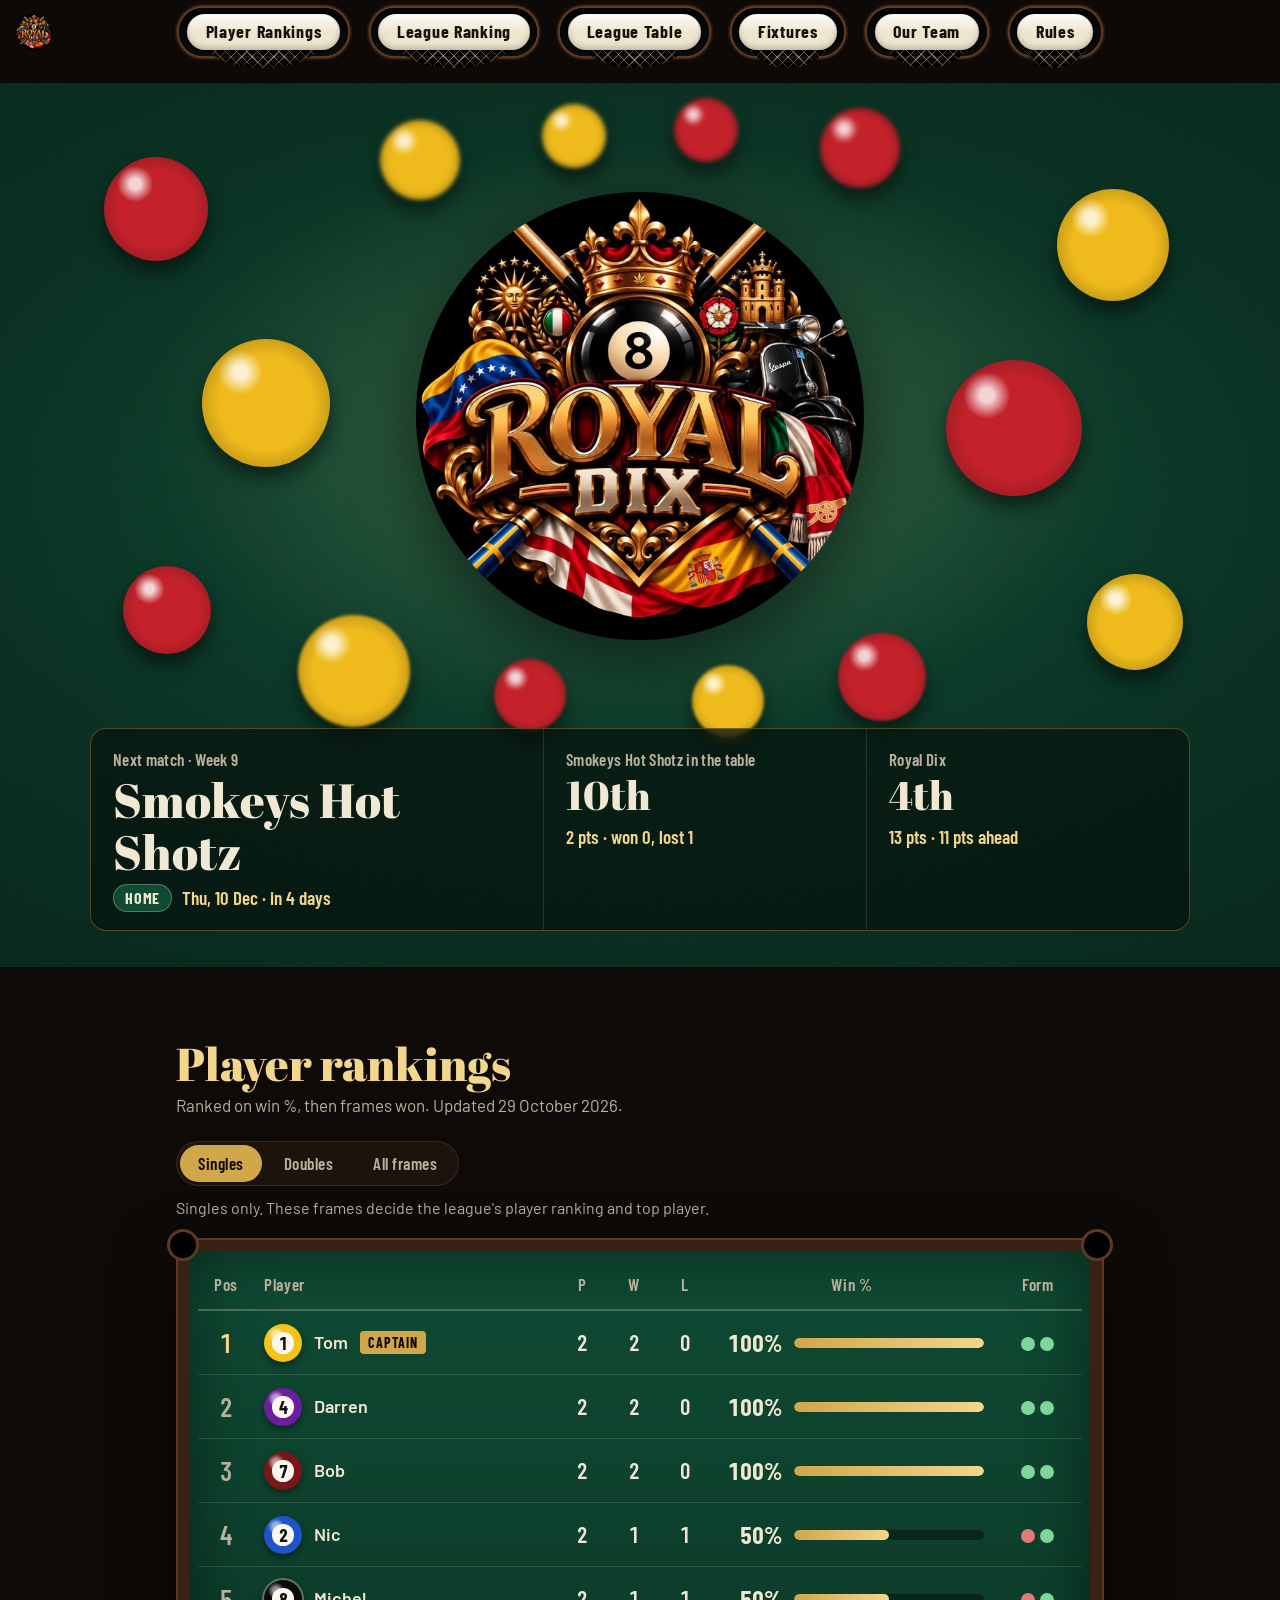
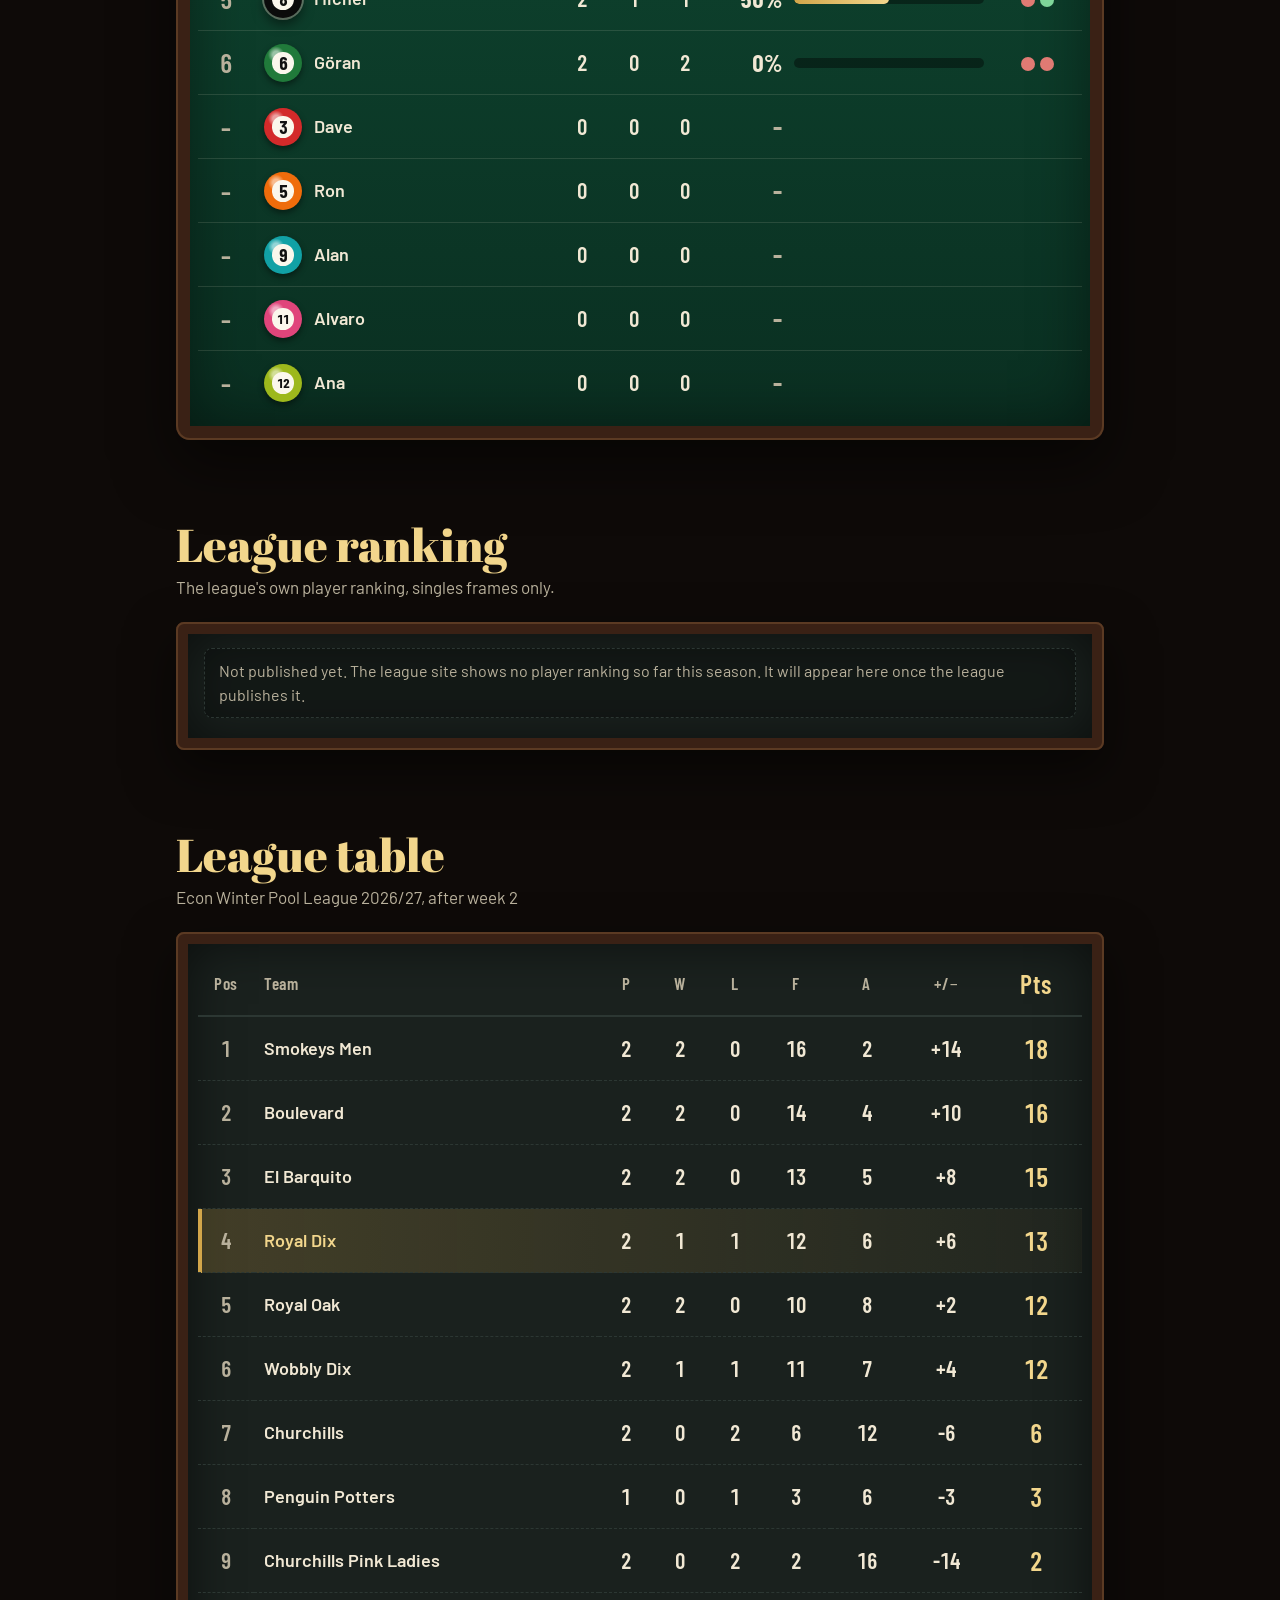
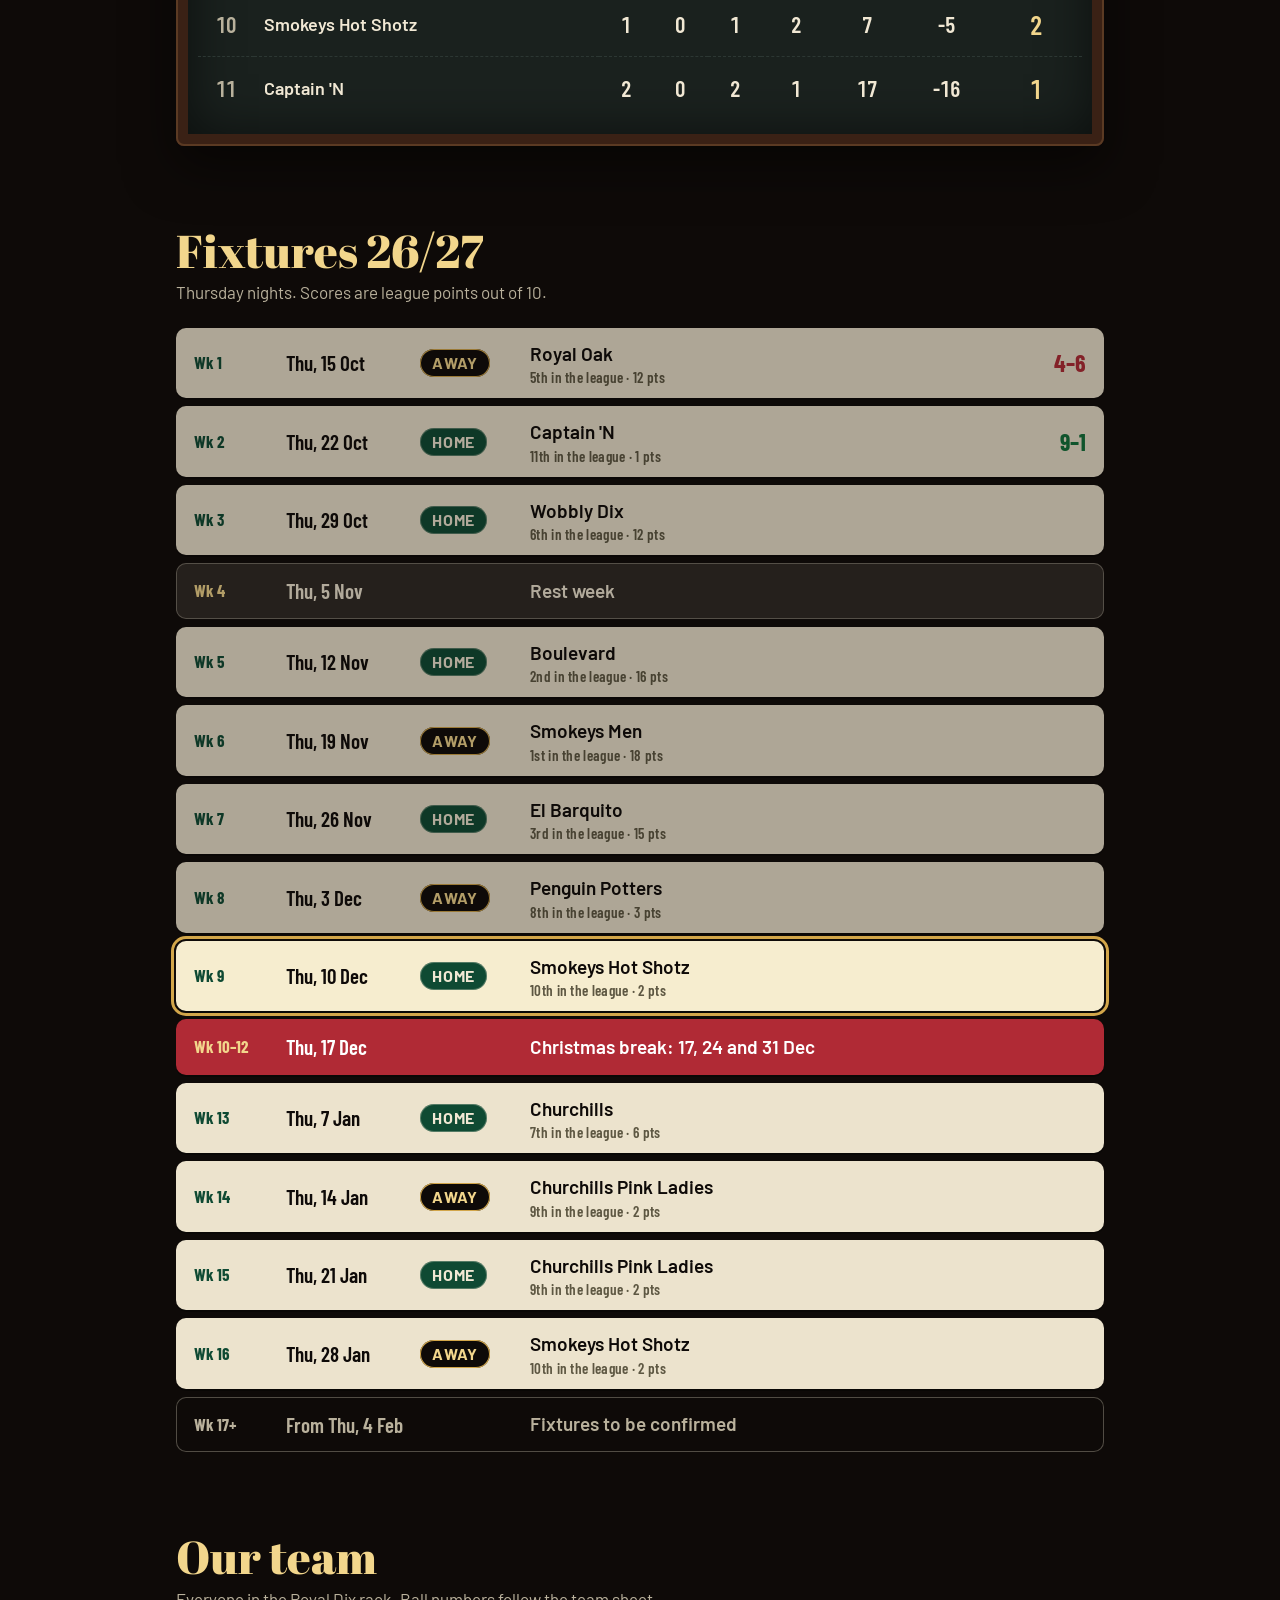
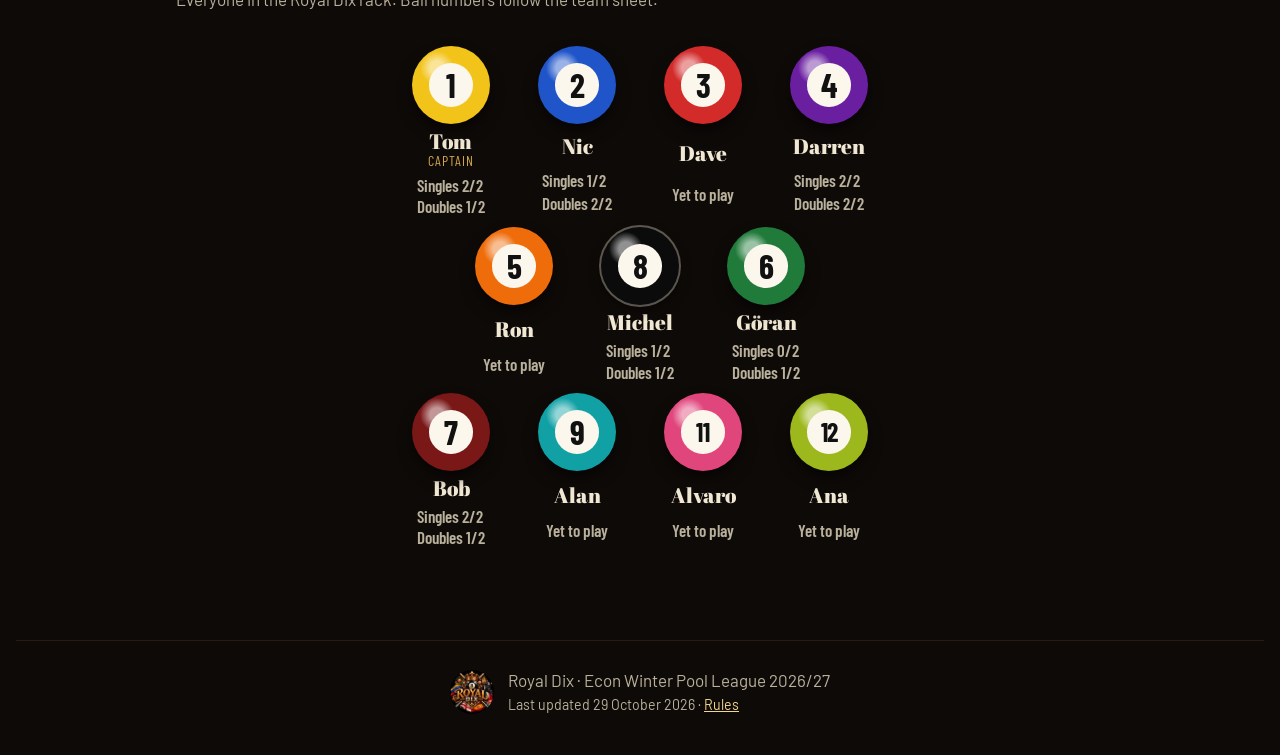
==== index.html @ b0ae709e "Royal Dix team site: fixtures, league table, player rankings, rules page Co-Authored-By: Claude Sonn" ====
<!doctype html>
<html lang="en">
<head>
  <meta charset="utf-8">
  <meta name="viewport" content="width=device-width, initial-scale=1">
  <title>Royal Dix · Econ Winter Pool League</title>
  <meta name="description" content="Royal Dix fixtures, league table and player rankings for the Econ Winter Pool League 2026/27.">
  <meta name="theme-color" content="#0a2f21">
  <link rel="icon" type="image/png" href="assets/favicon.png">
  <link rel="preconnect" href="https://fonts.googleapis.com">
  <link rel="preconnect" href="https://fonts.gstatic.com" crossorigin>
  <link href="https://fonts.googleapis.com/css2?family=Abril+Fatface&family=Barlow:wght@400;500;600&family=Barlow+Condensed:wght@500;600;700&display=swap" rel="stylesheet">
  <link rel="stylesheet" href="css/style.css">
</head>
<body>

<header class="topbar">
  <a class="brand" href="#top" aria-label="Royal Dix home">
    <img src="assets/badge-sm.jpg" alt="" width="36" height="36">
    <span>Royal Dix</span>
  </a>
  <nav aria-label="Sections">
    <a href="#players"><span>Player Rankings</span></a>
    <a href="#league-ranking"><span>League Ranking</span></a>
    <a href="#table"><span>League Table</span></a>
    <a href="#fixtures"><span>Fixtures</span></a>
    <a href="#squad"><span>Our Team</span></a>
    <a href="rules.html"><span>Rules</span></a>
  </nav>
</header>

<section class="hero" id="top">
  <div class="hero-in">
    <div class="stage">
      <i class="pb" style="--x:6%;--y:16%;--d:6.5em;--c:var(--ball-red);--b:0px;--i:0"></i>
      <i class="pb" style="--x:16%;--y:48%;--d:8em;--c:var(--ball-yellow);--b:0px;--i:1"></i>
      <i class="pb" style="--x:7%;--y:82%;--d:5.5em;--c:var(--ball-red);--b:0px;--i:2"></i>
      <i class="pb" style="--x:24%;--y:92%;--d:7em;--c:var(--ball-yellow);--b:1.5px;--i:3"></i>
      <i class="pb" style="--x:30%;--y:8%;--d:5em;--c:var(--ball-yellow);--b:2px;--i:4"></i>
      <i class="pb" style="--x:93%;--y:22%;--d:7em;--c:var(--ball-yellow);--b:0px;--i:5"></i>
      <i class="pb" style="--x:84%;--y:52%;--d:8.5em;--c:var(--ball-red);--b:0px;--i:6"></i>
      <i class="pb" style="--x:95%;--y:84%;--d:6em;--c:var(--ball-yellow);--b:0px;--i:7"></i>
      <i class="pb" style="--x:72%;--y:93%;--d:5.5em;--c:var(--ball-red);--b:1px;--i:8"></i>
      <i class="pb" style="--x:70%;--y:6%;--d:5em;--c:var(--ball-red);--b:2px;--i:9"></i>
      <i class="pb" style="--x:40%;--y:96%;--d:4.5em;--c:var(--ball-red);--b:1.5px;--i:10"></i>
      <i class="pb" style="--x:58%;--y:97%;--d:4.5em;--c:var(--ball-yellow);--b:1.5px;--i:11"></i>
      <i class="pb" style="--x:44%;--y:4%;--d:4em;--c:var(--ball-yellow);--b:2px;--i:12"></i>
      <i class="pb" style="--x:56%;--y:3%;--d:4em;--c:var(--ball-red);--b:2px;--i:13"></i>
      <img class="logo" src="assets/badge.jpg" alt="Royal Dix team badge: an eight ball under a crown, with crossed cues and flags" width="640" height="640">
      <div class="eight" aria-hidden="true"><i><b>8</b></i></div>
    </div>
    <div class="sb" id="next" aria-live="polite"></div>
  </div>
</section>

<main>

  <section class="block" id="players" aria-labelledby="players-h">
    <div class="block-head">
      <h2 id="players-h">Player rankings</h2>
      <p class="sub">Ranked on win %, then frames won. Updated <span class="updated"></span>.</p>
    </div>
    <div class="seg" role="group" aria-label="Which frames to count">
      <button type="button" data-view="S" aria-pressed="true">Singles</button>
      <button type="button" data-view="D" aria-pressed="false">Doubles</button>
      <button type="button" data-view="A" aria-pressed="false">All frames</button>
    </div>
    <p class="cap-line" id="players-cap"></p>
    <div class="table-frame">
      <div class="notice" id="awaiting" hidden>No frames recorded for this view yet.</div>
      <div class="scroll">
        <table class="rank" id="players-table">
          <thead>
            <tr>
              <th class="c-pos" scope="col">Pos</th>
              <th class="c-name" scope="col">Player</th>
              <th scope="col"><abbr title="Frames played">P</abbr></th>
              <th scope="col"><abbr title="Frames won">W</abbr></th>
              <th class="hide-s" scope="col"><abbr title="Frames lost">L</abbr></th>
              <th class="c-pct" scope="col">Win %</th>
              <th class="hide-s c-form" scope="col">Form</th>
            </tr>
          </thead>
          <tbody id="players-body"></tbody>
        </table>
      </div>
    </div>
  </section>

  <section class="block" id="league-ranking" aria-labelledby="lr-h">
    <div class="block-head">
      <h2 id="lr-h">League ranking</h2>
      <p class="sub" id="lr-sub"></p>
    </div>
    <div class="chalkboard">
      <div class="notice" id="lr-empty" hidden></div>
      <div class="scroll">
        <table class="league" id="lr-table" hidden>
          <thead>
            <tr>
              <th class="c-pos" scope="col">Pos</th>
              <th class="c-name" scope="col">Player</th>
              <th class="c-name hide-s" scope="col">Team</th>
              <th scope="col"><abbr title="Ranking games played">Gp</abbr></th>
              <th scope="col"><abbr title="Games won">W</abbr></th>
              <th class="c-pts" scope="col">Win %</th>
            </tr>
          </thead>
          <tbody id="lr-body"></tbody>
        </table>
      </div>
    </div>
  </section>

  <section class="block" id="table" aria-labelledby="table-h">
    <div class="block-head">
      <h2 id="table-h">League table</h2>
      <p class="sub" id="league-sub"></p>
    </div>
    <div class="chalkboard">
      <div class="scroll">
        <table class="league" id="league-table">
          <thead>
            <tr>
              <th class="c-pos" scope="col">Pos</th>
              <th class="c-name" scope="col">Team</th>
              <th scope="col"><abbr title="Played">P</abbr></th>
              <th scope="col"><abbr title="Won">W</abbr></th>
              <th scope="col"><abbr title="Lost">L</abbr></th>
              <th class="hide-s" scope="col"><abbr title="Frames for">F</abbr></th>
              <th class="hide-s" scope="col"><abbr title="Frames against">A</abbr></th>
              <th scope="col"><abbr title="Frame difference">+/−</abbr></th>
              <th class="c-pts" scope="col">Pts</th>
            </tr>
          </thead>
          <tbody id="league-body"></tbody>
        </table>
      </div>
    </div>
  </section>

  <section class="block" id="fixtures" aria-labelledby="fixtures-h">
    <div class="block-head">
      <h2 id="fixtures-h">Fixtures 26/27</h2>
      <p class="sub">Thursday nights. Scores are league points out of 10.</p>
    </div>
    <ol class="fixtures" id="fixtures-list"></ol>
  </section>

  <section class="block" id="squad" aria-labelledby="squad-h">
    <div class="block-head">
      <h2 id="squad-h">Our team</h2>
      <p class="sub">Everyone in the Royal Dix rack. Ball numbers follow the team sheet.</p>
    </div>
    <div class="rack" id="rack"></div>
  </section>

</main>

<footer class="foot">
  <img src="assets/badge-sm.jpg" alt="" width="44" height="44">
  <p>Royal Dix · Econ Winter Pool League 2026/27<br><small>Last updated <span class="updated"></span> · <a href="rules.html">Rules</a></small></p>
</footer>

<script src="data/data.js"></script>
<script src="js/app.js"></script>
</body>
</html>
---- css/style.css ----
/* ============================================================
   ROYAL DIX
   Palette: baize green, mahogany, brass, chalk, claret
   Type: Abril Fatface (Victorian pub sign) + Barlow / Barlow Condensed
   ============================================================ */
:root {
  --felt: #0f4a33;
  --felt-deep: #0a2f21;
  --felt-dark: #07231a;
  --wood: #3a2115;
  --wood-hi: #5b3a23;
  --brass: #d2a64a;
  --brass-hi: #f2d68c;
  --chalk: #f1e8d4;
  --chalk-dim: #b9b19c;
  --slate: #1a211e;
  --slate-line: #2c3733;
  --claret: #b02a35;
  --win: #7fd69a;
  --loss: #e07a73;
  --ink: #0e0a08;

  --display: "Abril Fatface", "Georgia", serif;
  --body: "Barlow", system-ui, sans-serif;
  --cond: "Barlow Condensed", "Arial Narrow", sans-serif;

  --wrap: 960px;
}

*, *::before, *::after { box-sizing: border-box; }
html { scroll-behavior: smooth; scroll-padding-top: 110px; }
body {
  margin: 0;
  background: var(--ink);
  color: var(--chalk);
  font-family: var(--body);
  font-size: 17px;
  line-height: 1.5;
  -webkit-font-smoothing: antialiased;
}
img { max-width: 100%; height: auto; display: block; }
a { color: inherit; }
abbr { text-decoration: none; cursor: help; }
:focus-visible { outline: 3px solid var(--brass-hi); outline-offset: 3px; border-radius: 4px; }

/* ---------- Top bar: each tab is a ball resting in a table pocket with a net ---------- */
.topbar {
  position: sticky; top: 0; z-index: 20;
  display: flex; justify-content: center; align-items: flex-start;
  padding: 8px 16px 0;
  background: rgba(14, 10, 8, .92);
  backdrop-filter: blur(10px);
  border-bottom: 1px solid #2a1b12;
}
.brand span { display: none; }
.brand { position: absolute; left: 16px; top: 14px; display: flex; align-items: center; gap: 10px; text-decoration: none;
  font-family: var(--display); font-size: 21px; color: var(--brass-hi); }
.brand img { border-radius: 50%; }
.topbar nav { display: flex; justify-content: center; gap: clamp(8px, 1.8vw, 26px); padding-bottom: 1.5em; font-size: clamp(13px, 1.4vw, 18px); }
.topbar nav a {
  position: relative; isolation: isolate; display: block; text-decoration: none;
  padding: .32em .42em;                       /* the pocket opening around the ball */
  border-radius: 999px;
  background: radial-gradient(ellipse at 50% 20%, #050605 0 55%, #101412 100%);
  box-shadow: 0 0 0 .14em #5b3a23, 0 0 0 .24em #24150c, inset 0 .3em .5em rgba(0,0,0,.95);
}
.topbar nav a::after {                         /* the net hanging under the pocket */
  content: ""; position: absolute; z-index: -1; left: 12%; right: 12%; top: 55%; height: 1.9em;
  border-radius: 0 0 50% 50% / 0 0 100% 100%;
  background:
    repeating-linear-gradient(45deg, rgba(241,232,212,.55) 0 1px, transparent 1px .42em),
    repeating-linear-gradient(-45deg, rgba(241,232,212,.55) 0 1px, transparent 1px .42em),
    rgba(0,0,0,.6);
  box-shadow: inset 0 -.3em .5em rgba(0,0,0,.7);
}
.topbar nav a span {                           /* the ball-button */
  display: block; padding: .5em 1.05em .52em; border-radius: 999px;
  font: 700 1em/1 var(--cond); letter-spacing: .04em; color: #17120d; white-space: nowrap;
  background: linear-gradient(180deg, rgba(255,255,255,.85), rgba(255,255,255,0) 52%), #eee5cf;
  box-shadow: 0 .14em .28em rgba(0,0,0,.65), inset 0 -.18em .3em rgba(0,0,0,.18);
  transition: background-color .15s, transform .15s;
}
.topbar nav a:hover span, .topbar nav a[aria-current="page"] span {
  background: linear-gradient(180deg, rgba(255,255,255,.7), rgba(255,255,255,0) 52%), var(--brass);
}
.topbar nav a:hover span { transform: translateY(-.06em); }
.topbar nav a:focus-visible { outline: 3px solid var(--brass-hi); outline-offset: 5px; }

/* ---------- Hero ---------- */
:root { --ball-red: #c4222b; --ball-yellow: #efbb1c; }
.hero {
  position: relative; overflow: hidden;
  padding: 28px 16px 36px;
  background:
    radial-gradient(ellipse 55% 48% at 50% 40%, rgba(242, 214, 140, .20), transparent 70%),
    radial-gradient(ellipse 100% 80% at 50% 45%, var(--felt) 0%, var(--felt-deep) 55%, var(--felt-dark) 100%);
}
.hero::after { /* felt grain */
  content: ""; position: absolute; inset: 0; pointer-events: none; opacity: .2; mix-blend-mode: overlay;
  background-image: url("data:image/svg+xml;utf8,<svg xmlns='http://www.w3.org/2000/svg' width='160' height='160'><filter id='n'><feTurbulence type='fractalNoise' baseFrequency='.9' numOctaves='2' stitchTiles='stitch'/></filter><rect width='100%' height='100%' filter='url(%23n)'/></svg>");
}
.hero-in { position: relative; z-index: 2; max-width: 1100px; margin: 0 auto; }

/* The stage: reds and yellows around the badge, which plays the 8 ball.
   On load a huge black 8 ball fades away to reveal it. */
.stage { position: relative; font-size: clamp(11px, 1.6vw, 16px); height: 38em; }
.logo {
  position: absolute; z-index: 2; left: 50%; top: 50%; width: 28em; height: 28em;
  transform: translate(-50%, -50%); border-radius: 50%;
  mix-blend-mode: screen; filter: drop-shadow(0 1.2em 2em rgba(0,0,0,.55));
  animation: badgeIn 3s ease-in-out .5s both;
}
.pb {
  position: absolute; z-index: 1; left: var(--x); top: var(--y);
  width: var(--d); height: var(--d); margin: calc(var(--d) / -2) 0 0 calc(var(--d) / -2);
  border-radius: 50%;
  background:
    radial-gradient(circle at 30% 26%, rgba(255,255,255,.8) 0 5%, rgba(255,255,255,0) 17%),
    radial-gradient(circle at 50% 50%, rgba(0,0,0,0) 52%, rgba(0,0,0,.38) 100%),
    var(--c);
  box-shadow: 0 .7em 1.1em rgba(0,0,0,.5);
  filter: blur(var(--b, 0));
  animation: ballIn .9s cubic-bezier(.2, .8, .2, 1) both;
  animation-delay: calc(2.4s + var(--i) * 70ms);
}
.eight {
  position: absolute; z-index: 3; left: 50%; top: 50%; width: 60em; height: 60em;
  transform: translate(-50%, -50%); border-radius: 50%; display: grid; place-items: center;
  background: radial-gradient(circle at 36% 30%, #3b3b3b 0, #151515 34%, #000 68%);
  box-shadow: inset -3em -4em 8em rgba(0,0,0,.85);
  pointer-events: none;
  animation: eightAway 3s ease-in-out .5s forwards;
}
.eight i {
  display: grid; place-items: center; width: 38%; aspect-ratio: 1; border-radius: 50%; overflow: hidden;
  background: radial-gradient(circle at 40% 34%, #fff, #e6dfcd);
}
.eight b { font: 700 22em/1 var(--cond); color: #111; transform: translateY(.02em); }
@keyframes eightAway {
  0%   { opacity: 1; transform: translate(-50%, -50%) scale(1); filter: blur(0); }
  100% { opacity: 0; transform: translate(-50%, -50%) scale(1.4); filter: blur(12px); }
}
@keyframes badgeIn {
  from { transform: translate(-50%, -50%) scale(.94); }
  to   { transform: translate(-50%, -50%) scale(1); }
}
@keyframes ballIn {
  from { opacity: 0; transform: translateY(1.2em) scale(.8); }
  to   { opacity: 1; transform: none; }
}
@media (prefers-reduced-motion: reduce) {
  .eight { display: none; }
  .logo, .pb { animation: none; }
}

/* Scoreboard strip under the stage */
.sb {
  position: relative; z-index: 5; margin-top: .5rem;
  display: grid; grid-template-columns: 1.4fr 1fr 1fr;
  background: rgba(7, 20, 14, .72); backdrop-filter: blur(8px);
  border: 1px solid rgba(210, 166, 74, .35); border-radius: 16px; overflow: hidden;
}
.sb-cell { padding: 18px 22px; min-width: 0; }
.sb-cell + .sb-cell { border-left: 1px solid rgba(241, 232, 212, .12); }
.sb .k { font-family: var(--cond); font-weight: 600; font-size: 17px; color: var(--chalk-dim); letter-spacing: .02em; }
.sb .big { font-family: var(--display); font-size: clamp(28px, 4.2vw, 40px); line-height: 1.08; margin: 2px 0 6px; color: var(--chalk); overflow-wrap: anywhere; }
.sb .s { font-family: var(--cond); font-weight: 600; font-size: 19px; color: var(--brass-hi); display: flex; flex-wrap: wrap; gap: 4px 10px; align-items: center; }
.sb-cell:first-child .big { font-size: clamp(30px, 5vw, 48px); }

.tag { display: inline-block; padding: 2px 12px; border-radius: 999px; font-size: 16px; font-weight: 700; letter-spacing: .05em; text-transform: uppercase; }
.tag.home { background: var(--felt); color: var(--chalk); box-shadow: inset 0 0 0 1px rgba(241,232,212,.3); }
.tag.away { background: var(--ink); color: var(--brass-hi); box-shadow: inset 0 0 0 1px var(--brass); }
.tag.bye, .tag.break, .tag.tbc { background: #ece3cd; color: var(--ink); }

/* ---------- Blocks ---------- */
main { max-width: var(--wrap); margin: 0 auto; padding: 0 16px; }
.block { padding: 72px 0 8px; }
.block-head { margin-bottom: 22px; }
.block-head h2 { font-family: var(--display); font-weight: 400; font-size: clamp(32px, 5vw, 46px); line-height: 1.05; margin: 0 0 6px; color: var(--brass-hi); }
.sub { margin: 0; color: var(--chalk-dim); max-width: 60ch; }

.scroll { overflow-x: auto; }
table { width: 100%; border-collapse: collapse; font-variant-numeric: tabular-nums; }
th, td { padding: 12px 10px; text-align: center; white-space: nowrap; }
th.c-name, td.c-name { text-align: left; }
th { font-family: var(--cond); font-weight: 600; font-size: 17px; letter-spacing: .04em; color: var(--chalk-dim); }
td { font-family: var(--cond); font-weight: 600; font-size: 22px; }
td.c-name { font-family: var(--body); font-weight: 600; font-size: 18px; }
.c-pos { width: 56px; }

/* Player rankings: baize with wooden rail and corner pockets */
.table-frame {
  position: relative;
  background: linear-gradient(180deg, var(--felt), var(--felt-deep));
  border: 14px solid var(--wood);
  outline: 2px solid var(--wood-hi); outline-offset: -2px;
  border-radius: 14px;
  box-shadow: 0 24px 60px rgba(0,0,0,.5), inset 0 0 60px rgba(0,0,0,.45);
  padding: 8px 8px 12px;
}
.table-frame::before, .table-frame::after {
  content: ""; position: absolute; width: 26px; height: 26px; border-radius: 50%;
  background: #000; top: -20px; box-shadow: 0 0 0 3px var(--wood-hi);
}
.table-frame::before { left: -20px; } .table-frame::after { right: -20px; }
.notice { margin: 8px; padding: 10px 14px; border-radius: 8px; background: rgba(0,0,0,.35); color: var(--brass-hi); font-size: 16px; }

.rank thead th { border-bottom: 2px solid rgba(242, 232, 212, .25); }
.rank tbody tr { border-bottom: 1px solid rgba(241, 232, 212, .12); }
.rank tbody tr:last-child { border-bottom: 0; }
.rank .pos { font-size: 26px; color: var(--chalk-dim); }
.rank tr.first .pos { color: var(--brass-hi); }
.player { display: flex; align-items: center; gap: 12px; }
.cap { font-family: var(--cond); font-size: 14px; font-weight: 700; letter-spacing: .06em; text-transform: uppercase;
  padding: 1px 8px; border-radius: 4px; background: var(--brass); color: var(--ink); }
.pct { display: flex; align-items: center; gap: 12px; min-width: 150px; }
.pct b { width: 62px; text-align: right; font-size: 24px; color: var(--chalk); }
.bar { flex: 1; height: 10px; border-radius: 999px; background: rgba(0,0,0,.4); overflow: hidden; min-width: 60px; }
.bar i { display: block; height: 100%; border-radius: inherit; background: linear-gradient(90deg, var(--brass), var(--brass-hi)); }
.form { display: inline-flex; gap: 5px; }
.form i { width: 14px; height: 14px; border-radius: 50%; background: rgba(0,0,0,.4); }
.form i.w { background: var(--win); } .form i.l { background: var(--loss); }
.na { color: var(--chalk-dim); }

/* Ball chips (colours match the fixtures sheet) */
.ball {
  --b: #999;
  flex: none; display: inline-grid; place-items: center;
  width: 38px; height: 38px; border-radius: 50%;
  background: radial-gradient(circle at 32% 28%, rgba(255,255,255,.55) 0 9%, transparent 22%), var(--b);
  box-shadow: 0 3px 6px rgba(0,0,0,.45);
  position: relative;
}
.ball::before { content: ""; position: absolute; width: 56%; height: 56%; border-radius: 50%; background: #fbf7ec; }
.ball span { position: relative; font-family: var(--cond); font-weight: 700; font-size: 18px; color: #111; line-height: 1; }
.ball[data-n="1"] { --b: #f2c318; } .ball[data-n="2"] { --b: #1f55c9; } .ball[data-n="3"] { --b: #d32a2a; }
.ball[data-n="4"] { --b: #6a1fa0; } .ball[data-n="5"] { --b: #ef6c0b; } .ball[data-n="6"] { --b: #207a3a; }
.ball[data-n="7"] { --b: #7a1818; } .ball[data-n="8"] { --b: #0b0b0b; } .ball[data-n="9"] { --b: #11a1a5; }

/* League table: pub chalkboard */
.chalkboard {
  background: var(--slate);
  border: 12px solid var(--wood);
  outline: 2px solid var(--wood-hi); outline-offset: -2px;
  border-radius: 8px;
  box-shadow: 0 20px 50px rgba(0,0,0,.5), inset 0 0 50px rgba(0,0,0,.55);
  padding: 8px 10px 14px;
}
.league thead th { border-bottom: 2px solid var(--slate-line); }
.league tbody tr { border-bottom: 1px dashed var(--slate-line); }
.league tbody tr:last-child { border-bottom: 0; }
.league .c-pts { color: var(--brass-hi); font-size: 26px; }
.league tr.us { background: linear-gradient(90deg, rgba(210,166,74,.22), rgba(210,166,74,.04)); box-shadow: inset 4px 0 0 var(--brass); }
.league tr.us td.c-name { color: var(--brass-hi); }
.league .pos { color: var(--chalk-dim); }

/* Fixtures */
.fixtures { list-style: none; margin: 0; padding: 0; display: grid; gap: 8px; }
.fx {
  display: grid; grid-template-columns: 78px 120px 96px minmax(0, 1fr) auto; gap: 14px; align-items: center;
  padding: 12px 18px; background: #ece3cd; color: var(--ink); border-radius: 10px;
  box-shadow: 0 2px 0 rgba(0,0,0,.35);
}
.fx .wk { font-family: var(--cond); font-weight: 700; font-size: 17px; color: var(--felt); }
.fx .date { font-family: var(--cond); font-weight: 600; font-size: 21px; }
.fx .opp { font-weight: 600; font-size: 19px; }
.fx .tag { justify-self: start; }
.fx .score { font-family: var(--cond); font-weight: 700; font-size: 24px; }
.fx .score.won { color: #12713a; } .fx .score.lost { color: var(--claret); } .fx .score.drew { color: #6b5a1a; }
.fx.next-up { outline: 3px solid var(--brass); outline-offset: 2px; background: #f6edcf; }
.fx.past { opacity: .72; }
.fx.bye { background: rgba(236,227,205,.14); color: var(--chalk); box-shadow: inset 0 0 0 1px rgba(236,227,205,.35); }
.fx.bye .wk { color: var(--brass-hi); }
.fx.break { background: var(--claret); color: #fff; }
.fx.break .wk { color: var(--brass-hi); }
.fx.tbc { background: transparent; color: var(--chalk-dim); box-shadow: inset 0 0 0 1px rgba(236,227,205,.3); }
.fx.tbc .wk { color: var(--chalk-dim); }
.fx.bye .tag, .fx.break .tag, .fx.tbc .tag { background: transparent; box-shadow: none; padding: 0; }

/* Squad rack (9-ball diamond) */
.rack { display: flex; flex-direction: column; align-items: center; gap: 10px; padding: 12px 0 4px; }
.rack-row { display: flex; justify-content: center; gap: 22px; }
.rb { display: grid; justify-items: center; gap: 6px; width: 104px; }
.rb .ball { width: 78px; height: 78px; box-shadow: 0 8px 14px rgba(0,0,0,.5); }
.rb .ball span { font-size: 34px; }
.rb .nm { font-family: var(--display); font-size: 21px; color: var(--chalk); line-height: 1.1; text-align: center; }
.rb .st { font-family: var(--cond); font-weight: 600; font-size: 17px; color: var(--chalk-dim); }
.rb .nm small { display: block; font-family: var(--cond); font-size: 14px; letter-spacing: .06em; text-transform: uppercase; color: var(--brass); }

/* Footer */
.foot { display: flex; align-items: center; justify-content: center; gap: 14px; margin: 80px 16px 0; padding: 28px 0 40px;
  border-top: 1px solid #2a1b12; color: var(--chalk-dim); text-align: left; }
.foot img { border-radius: 50%; }
.foot p { margin: 0; line-height: 1.35; }

/* ---------- Responsive ---------- */
@media (max-width: 820px) {
  .hero-inner { grid-template-columns: 1fr; }
  .fx { grid-template-columns: 56px 1fr auto; row-gap: 2px; }
  .fx .date { grid-column: 2; } .fx .tag { grid-column: 3; }
  .fx .opp { grid-column: 2 / 4; } .fx .score { grid-column: 2 / 4; }
}
@media (max-width: 560px) {
  body { font-size: 16px; }
  .hide-s { display: none; }
  th, td { padding: 10px 6px; }
  td { font-size: 20px; }
  .table-frame { border-width: 10px; padding: 4px; }
  .chalkboard { border-width: 8px; padding: 4px; }
  th, td { padding: 10px 4px; }
  .c-pos { width: 34px; }
  .pct { min-width: 0; } .pct b { width: auto; font-size: 21px; } .bar { display: none; }
  .player { gap: 8px; }
  .player .ball { width: 30px; height: 30px; } .player .ball span { font-size: 15px; }
  .cap { font-size: 11px; padding: 0 5px; }
  td.c-name { font-size: 16px; }
  .league td.c-name { white-space: normal; line-height: 1.2; }
  .league .c-pts { font-size: 22px; }
  .rack-row { gap: 8px; }
  .rb { width: 84px; } .rb .ball { width: 66px; height: 66px; } .rb .ball span { font-size: 28px; } .rb .nm { font-size: 18px; }
  .rb .st { font-size: 15px; }
}
@media (prefers-reduced-motion: no-preference) {
  .lamp { animation: sway 7s ease-in-out infinite; transform-origin: top center; }
  @keyframes sway { 0%, 100% { transform: translateX(-50%) rotate(-.8deg); } 50% { transform: translateX(-50%) rotate(.8deg); } }
  html { scroll-behavior: smooth; }
}
@media (prefers-reduced-motion: reduce) { html { scroll-behavior: auto; } }

/* 8 ball needs a rim so it reads on the dark page */
.ball[data-n="8"] { box-shadow: 0 0 0 2px rgba(241, 232, 212, .35), 0 6px 12px rgba(0,0,0,.5); }

/* ---------- Singles / doubles switch ---------- */
.seg { display: inline-flex; padding: 4px; gap: 4px; border-radius: 999px; background: #1c130d; box-shadow: inset 0 0 0 1px #3a2619; margin: 0 0 10px; }
.seg button {
  font: 600 17px/1 var(--cond); letter-spacing: .03em; color: var(--chalk-dim);
  background: transparent; border: 0; border-radius: 999px; padding: 10px 18px; cursor: pointer;
}
.seg button:hover { color: var(--chalk); }
.seg button[aria-pressed="true"] { background: var(--brass); color: var(--ink); }
.cap-line { margin: 0 0 18px; color: var(--chalk-dim); max-width: 62ch; font-size: 16px; }

.rb .st { display: grid; gap: 0; line-height: 1.25; }
.rb .st span { display: block; white-space: nowrap; }

/* ---------- Rules page ---------- */
.page-head { padding: 56px 16px 44px; text-align: left;
  background: radial-gradient(ellipse 70% 120% at 50% 0%, rgba(242, 214, 140, .18), transparent 70%), linear-gradient(180deg, var(--felt-deep), var(--ink)); }
.page-head .in { max-width: var(--wrap); margin: 0 auto; }
.page-head h1 { font-family: var(--display); font-weight: 400; font-size: clamp(38px, 7vw, 64px); line-height: 1.02; margin: 0 0 8px; color: var(--brass-hi); }
.page-head p { margin: 0; color: var(--chalk-dim); max-width: 58ch; }

.ask { background: var(--slate); border: 10px solid var(--wood); outline: 2px solid var(--wood-hi); outline-offset: -2px; border-radius: 8px;
  box-shadow: 0 20px 50px rgba(0,0,0,.5), inset 0 0 50px rgba(0,0,0,.55); padding: 22px 20px 20px; }
.ask label { display: block; font-family: var(--display); font-size: 26px; margin-bottom: 8px; color: var(--chalk); }
.ask textarea, .ask input {
  width: 100%; font: 400 18px/1.4 var(--body); color: var(--chalk); background: #0f1513; border: 2px solid var(--slate-line); border-radius: 8px; padding: 12px 14px; resize: vertical;
}
.ask textarea:focus, .ask input:focus { border-color: var(--brass); outline: none; box-shadow: 0 0 0 3px rgba(210,166,74,.35); }
.chips { display: flex; flex-wrap: wrap; gap: 8px; margin: 12px 0 4px; }
.chip { font: 600 16px/1 var(--cond); letter-spacing: .02em; color: var(--chalk); background: #26302c; border: 1px solid var(--slate-line); border-radius: 999px; padding: 9px 14px; cursor: pointer; }
.chip:hover { background: var(--brass); color: var(--ink); border-color: var(--brass); }
.row-end { display: flex; flex-wrap: wrap; gap: 12px; align-items: center; margin-top: 14px; }
.btn { font: 700 19px/1 var(--cond); letter-spacing: .03em; color: var(--ink); background: linear-gradient(180deg, var(--brass-hi), var(--brass)); border: 0; border-radius: 999px; padding: 14px 24px; cursor: pointer; box-shadow: 0 3px 0 #7d5f1d; }
.btn:active { transform: translateY(2px); box-shadow: 0 1px 0 #7d5f1d; }
.btn[disabled] { opacity: .6; cursor: wait; }
.hint { color: var(--chalk-dim); font-size: 15px; }
.codebox { margin-top: 12px; }
.codebox label { font: 600 16px/1.2 var(--body); margin-bottom: 6px; color: var(--brass-hi); }

.answer { margin-top: 16px; padding: 16px 18px; border-radius: 8px; background: #0f1513; border-left: 5px solid var(--brass); white-space: pre-wrap; font-size: 18px; line-height: 1.5; }
.answer.err { border-left-color: var(--loss); }
.answer small { display: block; margin-top: 10px; color: var(--chalk-dim); font-size: 14px; white-space: normal; }

.results { margin: 18px 0 0; padding: 0; list-style: none; display: grid; gap: 8px; }
.results:empty { display: none; }
.results h3 { margin: 0 0 4px; font: 600 17px var(--cond); color: var(--chalk-dim); letter-spacing: .03em; }

.rule { display: grid; grid-template-columns: 64px minmax(0, 1fr); gap: 12px; align-items: start; padding: 10px 0; border-bottom: 1px dashed var(--slate-line); }
.rule:last-child { border-bottom: 0; }
.rule .ref { font: 700 18px/1.3 var(--cond); color: var(--ink); background: var(--brass); border-radius: 6px; padding: 2px 8px; text-align: center; justify-self: start; }
.rule p { margin: 0; }
.rule .from { display: block; font: 600 14px var(--cond); color: var(--chalk-dim); letter-spacing: .03em; margin-top: 2px; }

.rules-list { display: grid; gap: 10px; }
.rules-list details { background: var(--slate); border: 1px solid var(--slate-line); border-radius: 10px; }
.rules-list summary { cursor: pointer; list-style: none; padding: 16px 18px; font-family: var(--display); font-size: 24px; color: var(--brass-hi); display: flex; justify-content: space-between; gap: 12px; align-items: center; }
.rules-list summary::-webkit-details-marker { display: none; }
.rules-list summary::after { content: "+"; font: 700 28px/1 var(--cond); color: var(--chalk-dim); }
.rules-list details[open] summary::after { content: "–"; }
.rules-list .body { padding: 0 18px 10px; }
.source-note { margin-top: 18px; color: var(--chalk-dim); font-size: 15px; max-width: 70ch; }
.source-note a { color: var(--brass-hi); }
.foot a { color: var(--brass-hi); }

@media (max-width: 560px) {
  .seg button { padding: 10px 13px; font-size: 16px; }
  .rule { grid-template-columns: 56px minmax(0, 1fr); gap: 10px; }
  .ask { border-width: 8px; padding: 16px 12px; }
  .rules-list summary { font-size: 21px; }
}

/* single dark look: tell form controls and scrollbars */
:root { color-scheme: dark; }

@media (max-width: 720px) {
  .sb { grid-template-columns: 1fr 1fr; }
  .sb-cell:first-child { grid-column: 1 / -1; border-bottom: 1px solid rgba(241, 232, 212, .12); }
  .sb-cell:nth-child(2) { border-left: 0; }
  .sb-cell { padding: 14px 16px; }
}
.fx .opp small { display: block; font: 600 15px/1.2 var(--cond); color: #5d5742; letter-spacing: .02em; }
.fx.break .opp small, .fx.bye .opp small { display: none; }

@media (max-width: 560px) {
  .stage { height: 42em; }
  .pb:nth-child(2), .pb:nth-child(7) { display: none; }
}

@media (max-width: 720px) {
  .topbar { display: block; padding-top: 6px; }
  .brand { display: none; }
  .topbar nav {
    justify-content: safe center; gap: 12px; font-size: 15px; overflow-x: auto; scrollbar-width: none;
    padding: 6px 22px 1.5em; margin: 0 -16px;
    -webkit-mask-image: linear-gradient(90deg, transparent 0, #000 22px, #000 calc(100% - 30px), transparent 100%);
            mask-image: linear-gradient(90deg, transparent 0, #000 22px, #000 calc(100% - 30px), transparent 100%);
  }
  .topbar nav::-webkit-scrollbar { display: none; }
  .topbar nav { font-size: 16px; }
  .topbar nav a { flex: none; padding: .26em .28em; }
  .topbar nav a span { padding: .62em .9em .64em; white-space: nowrap; }
}
@media (max-width: 560px) {
  .rb { width: 78px; } .rb .ball { width: 60px; height: 60px; } .rb .ball span { font-size: 26px; }
  .rb .nm { font-size: 17px; } .rb .st { font-size: 14px; }
  .rack-row { gap: 6px; }
}

/* Balls 10-12 are solid like the rest */
.ball[data-n="11"] { --b: #e0457b; } .ball[data-n="12"] { --b: #9db81c; }
.ball[data-n="10"] { --b: #1f55c9; }
.notice-board { padding: 10px; }
.chalkboard .notice { margin: 6px; background: rgba(0,0,0,.25); border: 1px dashed var(--slate-line); color: var(--chalk-dim); }

/* Phones first: comfortable thumbs, no sideways scroll */
@media (max-width: 560px) {
  .block { padding-top: 52px; }
  .seg { display: flex; width: 100%; }
  .seg button { flex: 1; padding: 13px 8px; }
  .chip { padding: 11px 14px; }
  .btn { width: 100%; padding: 16px 24px; font-size: 20px; }
  .rules-list summary { padding: 18px; }
  .fx { padding: 12px 14px; }
}
.ball[data-n="10"] > span, .ball[data-n="11"] > span, .ball[data-n="12"] > span { transform: scale(.76); letter-spacing: -.04em; }
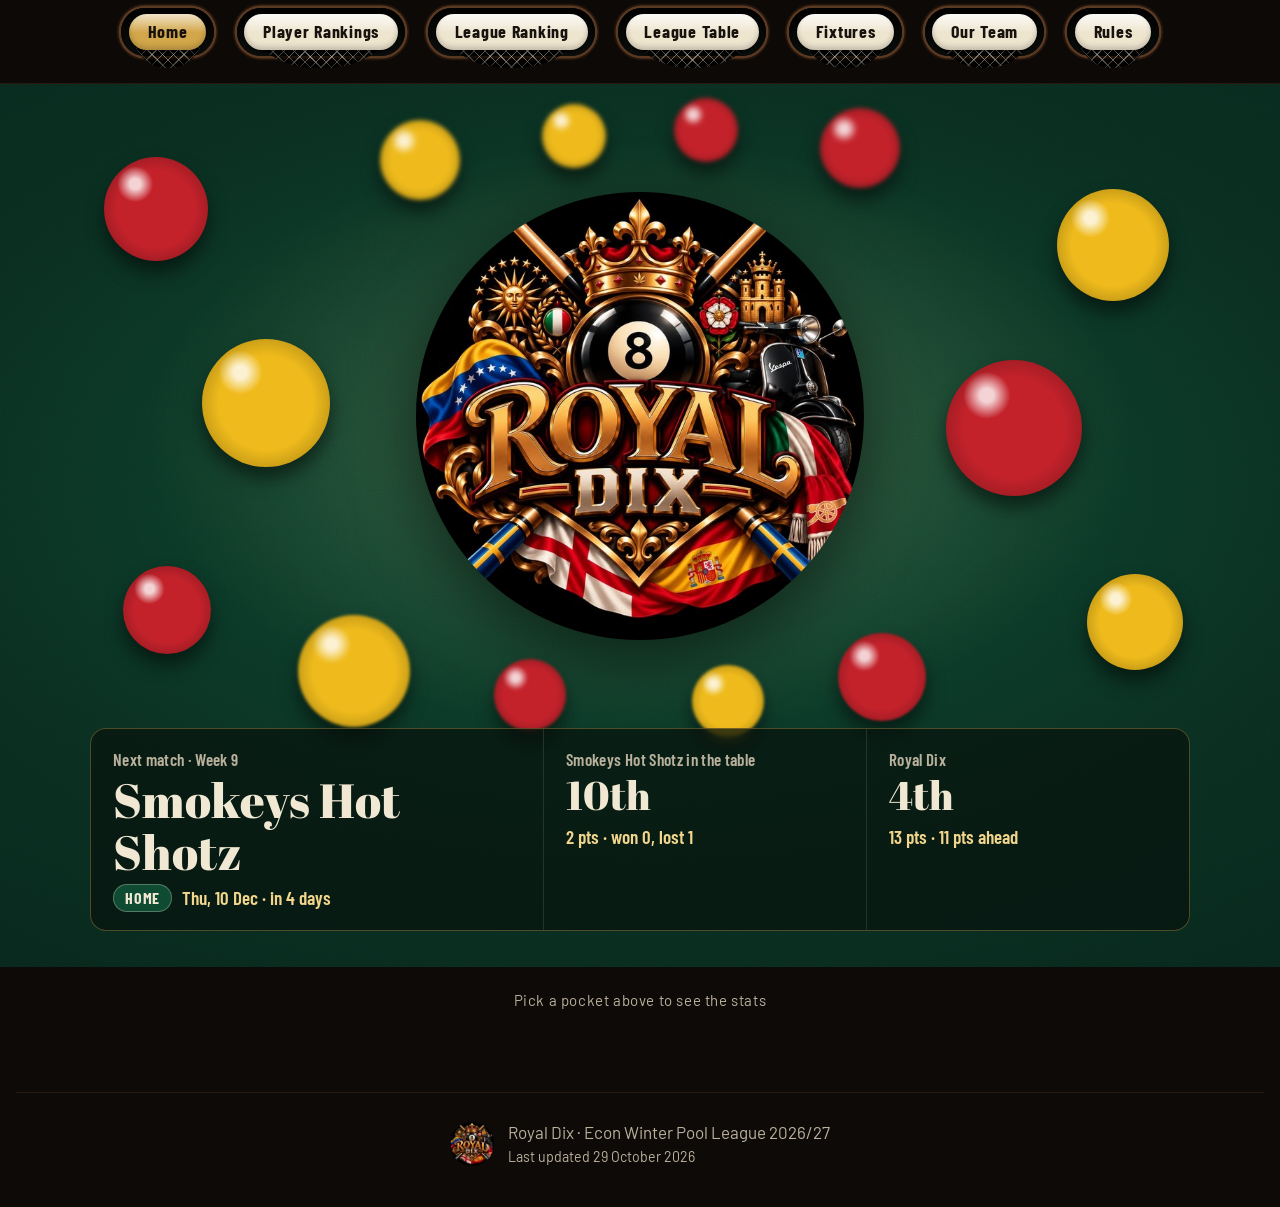
==== commit 42ea3808: "Split site into separate pages; add match-day popup and ticker Co-Authored-By: Claude Sonnet 5.5 <no" ====
--- a/index.html
+++ b/index.html
@@ -12,22 +12,9 @@
   <link href="https://fonts.googleapis.com/css2?family=Abril+Fatface&family=Barlow:wght@400;500;600&family=Barlow+Condensed:wght@500;600;700&display=swap" rel="stylesheet">
   <link rel="stylesheet" href="css/style.css">
 </head>
-<body>
+<body data-page="home">
 
-<header class="topbar">
-  <a class="brand" href="#top" aria-label="Royal Dix home">
-    <img src="assets/badge-sm.jpg" alt="" width="36" height="36">
-    <span>Royal Dix</span>
-  </a>
-  <nav aria-label="Sections">
-    <a href="#players"><span>Player Rankings</span></a>
-    <a href="#league-ranking"><span>League Ranking</span></a>
-    <a href="#table"><span>League Table</span></a>
-    <a href="#fixtures"><span>Fixtures</span></a>
-    <a href="#squad"><span>Our Team</span></a>
-    <a href="rules.html"><span>Rules</span></a>
-  </nav>
-</header>
+<header class="topbar" id="topbar"></header>
 
 <section class="hero" id="top">
   <div class="hero-in">
@@ -52,117 +39,12 @@
     <div class="sb" id="next" aria-live="polite"></div>
   </div>
 </section>
+<p class="hint-home">Pick a pocket above to see the stats</p>
 
-<main>
-
-  <section class="block" id="players" aria-labelledby="players-h">
-    <div class="block-head">
-      <h2 id="players-h">Player rankings</h2>
-      <p class="sub">Ranked on win %, then frames won. Updated <span class="updated"></span>.</p>
-    </div>
-    <div class="seg" role="group" aria-label="Which frames to count">
-      <button type="button" data-view="S" aria-pressed="true">Singles</button>
-      <button type="button" data-view="D" aria-pressed="false">Doubles</button>
-      <button type="button" data-view="A" aria-pressed="false">All frames</button>
-    </div>
-    <p class="cap-line" id="players-cap"></p>
-    <div class="table-frame">
-      <div class="notice" id="awaiting" hidden>No frames recorded for this view yet.</div>
-      <div class="scroll">
-        <table class="rank" id="players-table">
-          <thead>
-            <tr>
-              <th class="c-pos" scope="col">Pos</th>
-              <th class="c-name" scope="col">Player</th>
-              <th scope="col"><abbr title="Frames played">P</abbr></th>
-              <th scope="col"><abbr title="Frames won">W</abbr></th>
-              <th class="hide-s" scope="col"><abbr title="Frames lost">L</abbr></th>
-              <th class="c-pct" scope="col">Win %</th>
-              <th class="hide-s c-form" scope="col">Form</th>
-            </tr>
-          </thead>
-          <tbody id="players-body"></tbody>
-        </table>
-      </div>
-    </div>
-  </section>
-
-  <section class="block" id="league-ranking" aria-labelledby="lr-h">
-    <div class="block-head">
-      <h2 id="lr-h">League ranking</h2>
-      <p class="sub" id="lr-sub"></p>
-    </div>
-    <div class="chalkboard">
-      <div class="notice" id="lr-empty" hidden></div>
-      <div class="scroll">
-        <table class="league" id="lr-table" hidden>
-          <thead>
-            <tr>
-              <th class="c-pos" scope="col">Pos</th>
-              <th class="c-name" scope="col">Player</th>
-              <th class="c-name hide-s" scope="col">Team</th>
-              <th scope="col"><abbr title="Ranking games played">Gp</abbr></th>
-              <th scope="col"><abbr title="Games won">W</abbr></th>
-              <th class="c-pts" scope="col">Win %</th>
-            </tr>
-          </thead>
-          <tbody id="lr-body"></tbody>
-        </table>
-      </div>
-    </div>
-  </section>
-
-  <section class="block" id="table" aria-labelledby="table-h">
-    <div class="block-head">
-      <h2 id="table-h">League table</h2>
-      <p class="sub" id="league-sub"></p>
-    </div>
-    <div class="chalkboard">
-      <div class="scroll">
-        <table class="league" id="league-table">
-          <thead>
-            <tr>
-              <th class="c-pos" scope="col">Pos</th>
-              <th class="c-name" scope="col">Team</th>
-              <th scope="col"><abbr title="Played">P</abbr></th>
-              <th scope="col"><abbr title="Won">W</abbr></th>
-              <th scope="col"><abbr title="Lost">L</abbr></th>
-              <th class="hide-s" scope="col"><abbr title="Frames for">F</abbr></th>
-              <th class="hide-s" scope="col"><abbr title="Frames against">A</abbr></th>
-              <th scope="col"><abbr title="Frame difference">+/−</abbr></th>
-              <th class="c-pts" scope="col">Pts</th>
-            </tr>
-          </thead>
-          <tbody id="league-body"></tbody>
-        </table>
-      </div>
-    </div>
-  </section>
-
-  <section class="block" id="fixtures" aria-labelledby="fixtures-h">
-    <div class="block-head">
-      <h2 id="fixtures-h">Fixtures 26/27</h2>
-      <p class="sub">Thursday nights. Scores are league points out of 10.</p>
-    </div>
-    <ol class="fixtures" id="fixtures-list"></ol>
-  </section>
-
-  <section class="block" id="squad" aria-labelledby="squad-h">
-    <div class="block-head">
-      <h2 id="squad-h">Our team</h2>
-      <p class="sub">Everyone in the Royal Dix rack. Ball numbers follow the team sheet.</p>
-    </div>
-    <div class="rack" id="rack"></div>
-  </section>
-
-</main>
-
-<footer class="foot">
-  <img src="assets/badge-sm.jpg" alt="" width="44" height="44">
-  <p>Royal Dix · Econ Winter Pool League 2026/27<br><small>Last updated <span class="updated"></span> · <a href="rules.html">Rules</a></small></p>
-</footer>
+<footer class="foot" id="foot"></footer>
 
 <script src="data/data.js"></script>
+<script src="js/common.js"></script>
 <script src="js/app.js"></script>
 </body>
 </html>
--- a/css/style.css
+++ b/css/style.css
@@ -454,3 +454,36 @@
   .fx { padding: 12px 14px; }
 }
 .ball[data-n="10"] > span, .ball[data-n="11"] > span, .ball[data-n="12"] > span { transform: scale(.76); letter-spacing: -.04em; }
+
+/* ---------- Separate pages: top bar shell, home, match-day ticker and popup ---------- */
+.topbar { display: block; padding: 0; }
+.topbar .tb { position: relative; display: flex; justify-content: center; padding: 8px 16px 0; }
+.brand { display: none !important; }
+@media (max-width: 720px) { .topbar .tb { display: block; padding: 6px 16px 0; } }
+.hero { min-height: calc(100vh - 80px); min-height: calc(100svh - 80px); display: flex; align-items: center; }
+.hero-in { width: 100%; }
+.hint-home { text-align: center; color: var(--chalk-dim); margin: 22px 16px 0; font-size: 15px; letter-spacing: .04em; }
+main > .block:first-child { padding-top: 40px; }
+
+.ticker { overflow: hidden; background: linear-gradient(90deg, var(--claret, #7d1b25), #a3202e, var(--claret, #7d1b25)); color: #fff6dc;
+  border-bottom: 2px solid var(--brass); font: 700 1.1rem/1 var(--cond); letter-spacing: .08em; text-transform: uppercase; }
+.tk-track { display: flex; width: max-content; padding: 9px 0; animation: tkMove 26s linear infinite; }
+.tk-i { flex: none; padding: 0 1.4em; position: relative; white-space: nowrap; }
+.tk-i::after { content: ""; position: absolute; right: -.3em; top: 50%; width: .55em; height: .55em; margin-top: -.28em; border-radius: 50%; background: var(--brass-hi); }
+@keyframes tkMove { to { transform: translateX(-25%); } }
+.ticker.hit { animation: tkHit .9s ease-out; }
+@keyframes tkHit { 0% { filter: brightness(2.2); } 100% { filter: none; } }
+.ticker:hover .tk-track { animation-play-state: paused; }
+@media (prefers-reduced-motion: reduce) { .tk-track { animation-duration: 90s; } }
+
+.md { position: fixed; inset: 0; z-index: 100; display: grid; place-items: center; padding: 20px; background: rgba(5,3,2,.78); backdrop-filter: blur(4px); animation: mdFade .35s ease-out; }
+@keyframes mdFade { from { opacity: 0; } }
+.md-card { width: min(92vw, 440px); text-align: center; padding: 28px 22px 24px; border-radius: 18px; color: var(--chalk);
+  background: radial-gradient(ellipse at 50% 0, rgba(242,214,140,.18), transparent 70%), linear-gradient(180deg, var(--felt), var(--felt-deep));
+  border: 3px solid var(--brass); box-shadow: 0 0 0 6px #3a2415, 0 24px 60px rgba(0,0,0,.7); animation: mdPop .6s cubic-bezier(.2,1.5,.4,1) both; outline: none; }
+@keyframes mdPop { from { transform: scale(.4) translateY(40px); opacity: 0; } }
+.md-k { font: 700 1rem/1 var(--cond); letter-spacing: .25em; text-transform: uppercase; color: var(--brass-hi); }
+.md-vs { margin: 14px 0 10px; font-family: var(--display); font-size: clamp(30px, 8vw, 42px); line-height: 1.05; color: #fff; }
+.md-vs i { display: block; font: 700 1.1rem/1.6 var(--cond); letter-spacing: .2em; text-transform: uppercase; color: var(--brass-hi); }
+.md-meta { display: flex; gap: 12px; justify-content: center; align-items: center; font: 600 1.1rem var(--cond); letter-spacing: .06em; text-transform: uppercase; margin-bottom: 12px; }
+.md-pos { display: grid; gap: 4px; margin: 0 0 18px; font-size: 15px; color: var(--chalk-dim); }
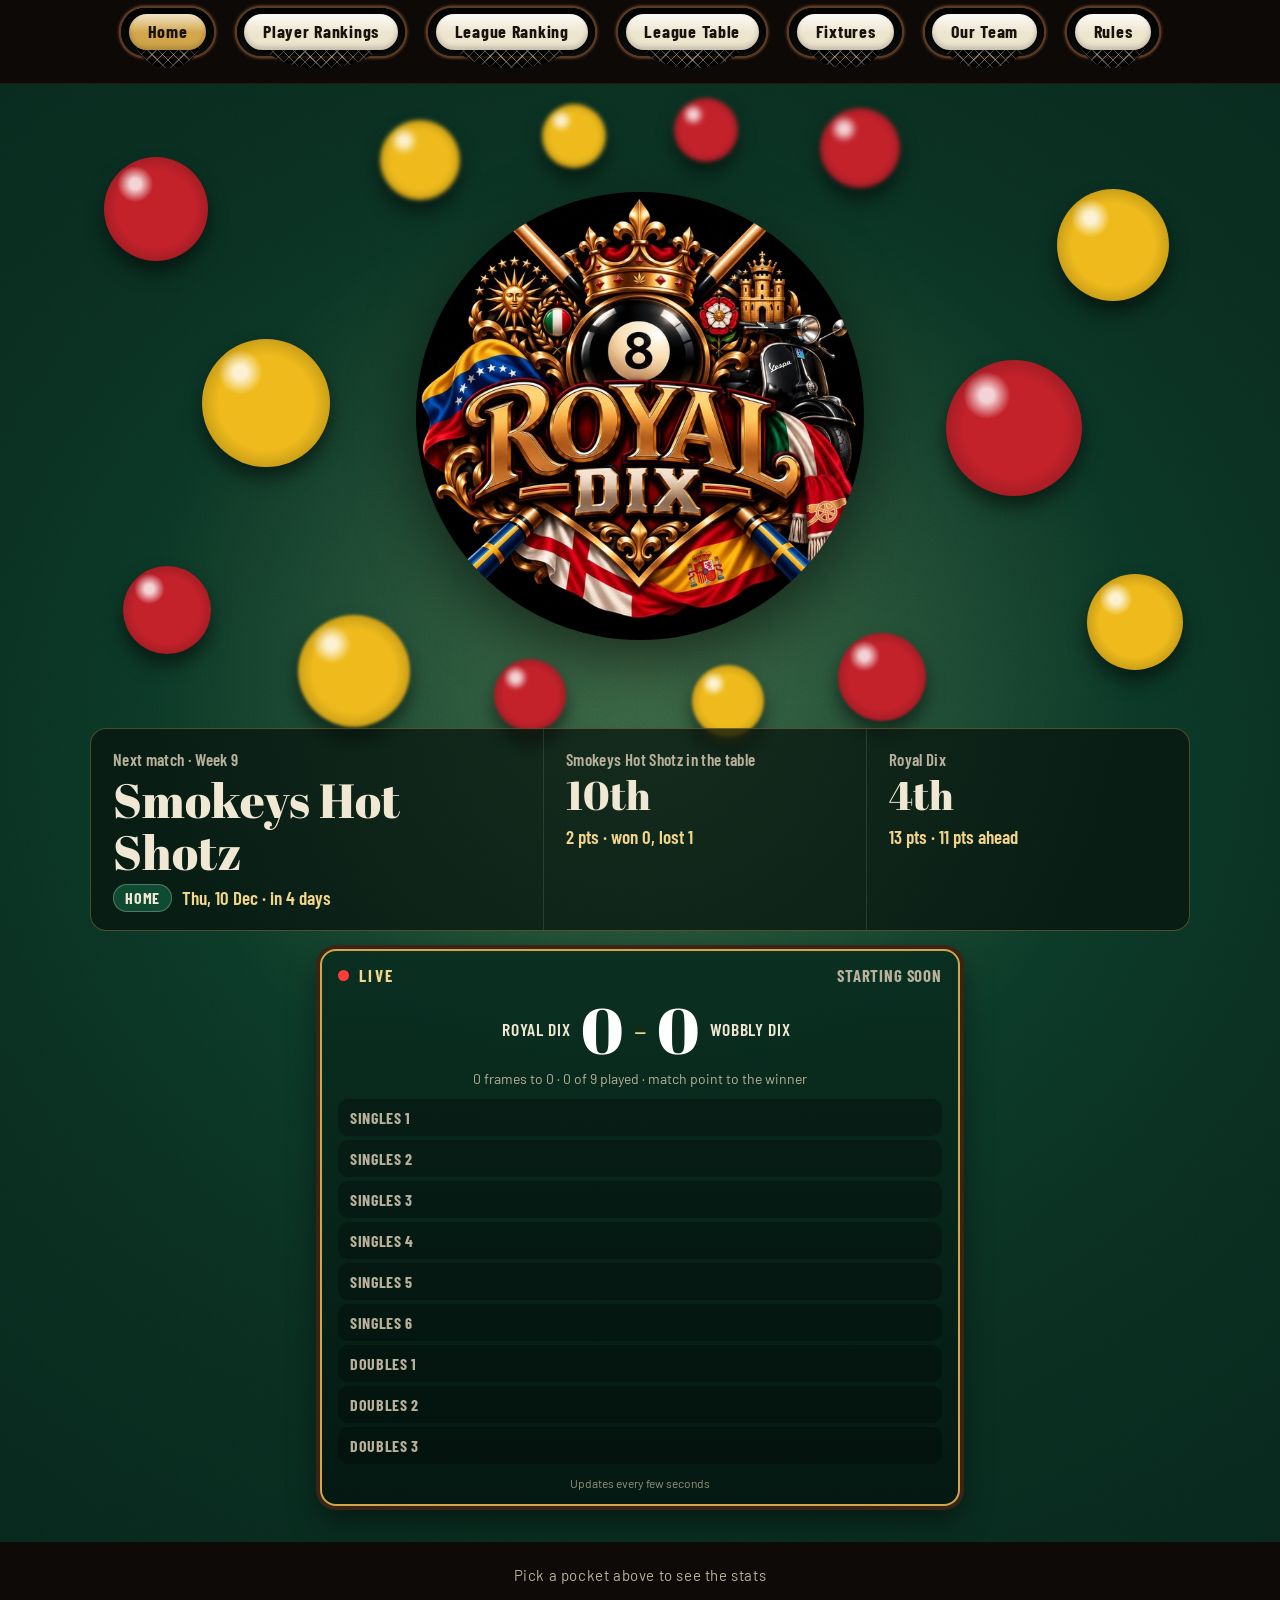
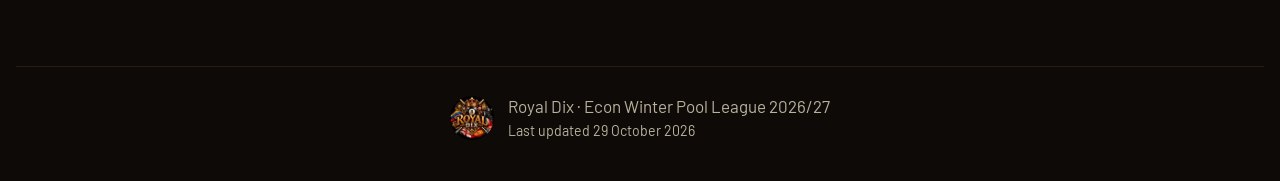
==== commit de81c9ed: "Add live match panel and live score in the ticker Co-Authored-By: Claude Sonnet 5.5 <noreply@anthrop" ====
--- a/index.html
+++ b/index.html
@@ -37,6 +37,7 @@
       <div class="eight" aria-hidden="true"><i><b>8</b></i></div>
     </div>
     <div class="sb" id="next" aria-live="polite"></div>
+    <section class="live" id="live" hidden aria-label="Live match" aria-live="polite"></section>
   </div>
 </section>
 <p class="hint-home">Pick a pocket above to see the stats</p>
@@ -46,5 +47,6 @@
 <script src="data/data.js"></script>
 <script src="js/common.js"></script>
 <script src="js/app.js"></script>
+<script src="js/live.js"></script>
 </body>
 </html>
--- a/css/style.css
+++ b/css/style.css
@@ -487,3 +487,29 @@
 .md-vs i { display: block; font: 700 1.1rem/1.6 var(--cond); letter-spacing: .2em; text-transform: uppercase; color: var(--brass-hi); }
 .md-meta { display: flex; gap: 12px; justify-content: center; align-items: center; font: 600 1.1rem var(--cond); letter-spacing: .06em; text-transform: uppercase; margin-bottom: 12px; }
 .md-pos { display: grid; gap: 4px; margin: 0 0 18px; font-size: 15px; color: var(--chalk-dim); }
+
+/* ---------- Live match panel ---------- */
+.live { margin: 18px auto 0; max-width: 640px; padding: 16px 16px 12px; border-radius: 16px; color: var(--chalk);
+  background: linear-gradient(180deg, rgba(10,47,33,.96), rgba(5,24,17,.96)); border: 2px solid var(--brass); box-shadow: 0 0 0 4px #3a2415, 0 12px 30px rgba(0,0,0,.5); }
+.live[hidden] { display: none; }
+.lv-top { display: flex; align-items: center; gap: 10px; font: 700 1.05rem/1 var(--cond); letter-spacing: .14em; text-transform: uppercase; color: var(--brass-hi); }
+.lv-top span:last-child { margin-left: auto; color: var(--chalk-dim); letter-spacing: .05em; }
+.lv-dot { width: 11px; height: 11px; border-radius: 50%; background: #ff3b3b; animation: lvPulse 1.2s infinite; }
+.live.final .lv-dot { animation: none; background: var(--brass); }
+@keyframes lvPulse { 50% { opacity: .25; transform: scale(.7); } }
+.lv-score { display: grid; grid-template-columns: 1fr auto 1fr; align-items: center; gap: 10px; margin: 14px 0 6px; text-align: center; }
+.lv-score > div { display: flex; align-items: center; gap: 10px; min-width: 0; }
+.lv-score > div:first-child { justify-content: flex-end; } .lv-score > div:last-child { justify-content: flex-start; }
+.lv-score span { font: 600 1.1rem/1.1 var(--cond); text-transform: uppercase; letter-spacing: .04em; overflow-wrap: anywhere; }
+.lv-score b { font: 400 clamp(44px, 12vw, 64px)/1 var(--display); color: #fff; }
+.lv-score i { font-style: normal; font-size: 28px; color: var(--brass-hi); }
+.lv-sub { text-align: center; color: var(--chalk-dim); font-size: 14px; margin-bottom: 10px; }
+.lv-frames { list-style: none; margin: 10px 0 0; padding: 0; display: grid; gap: 4px; }
+.lv-frames li { display: grid; grid-template-columns: 104px 1fr auto; gap: 8px; align-items: center; padding: 9px 12px; border-radius: 10px; background: rgba(0,0,0,.28); font-size: 15px; }
+.lv-frames .n { font: 700 1rem var(--cond); letter-spacing: .04em; color: var(--chalk-dim); text-transform: uppercase; }
+.lv-frames .res { font: 700 .95rem var(--cond); text-transform: uppercase; letter-spacing: .06em; }
+.lv-frames .won { background: rgba(60,160,90,.28); } .lv-frames .won .res { color: #8ee0a6; }
+.lv-frames .lost { background: rgba(176,42,53,.28); } .lv-frames .lost .res { color: #ff9aa2; }
+.lv-frames .on { background: rgba(239,187,28,.22); box-shadow: inset 0 0 0 1px var(--brass); } .lv-frames .on .res { color: var(--brass-hi); animation: lvPulse 1.2s infinite; }
+.lv-foot { text-align: center; margin-top: 10px; font-size: 12px; color: var(--chalk-dim); opacity: .8; }
+.tk-live { color: #fff; background: rgba(0,0,0,.28); border-radius: 4px; }
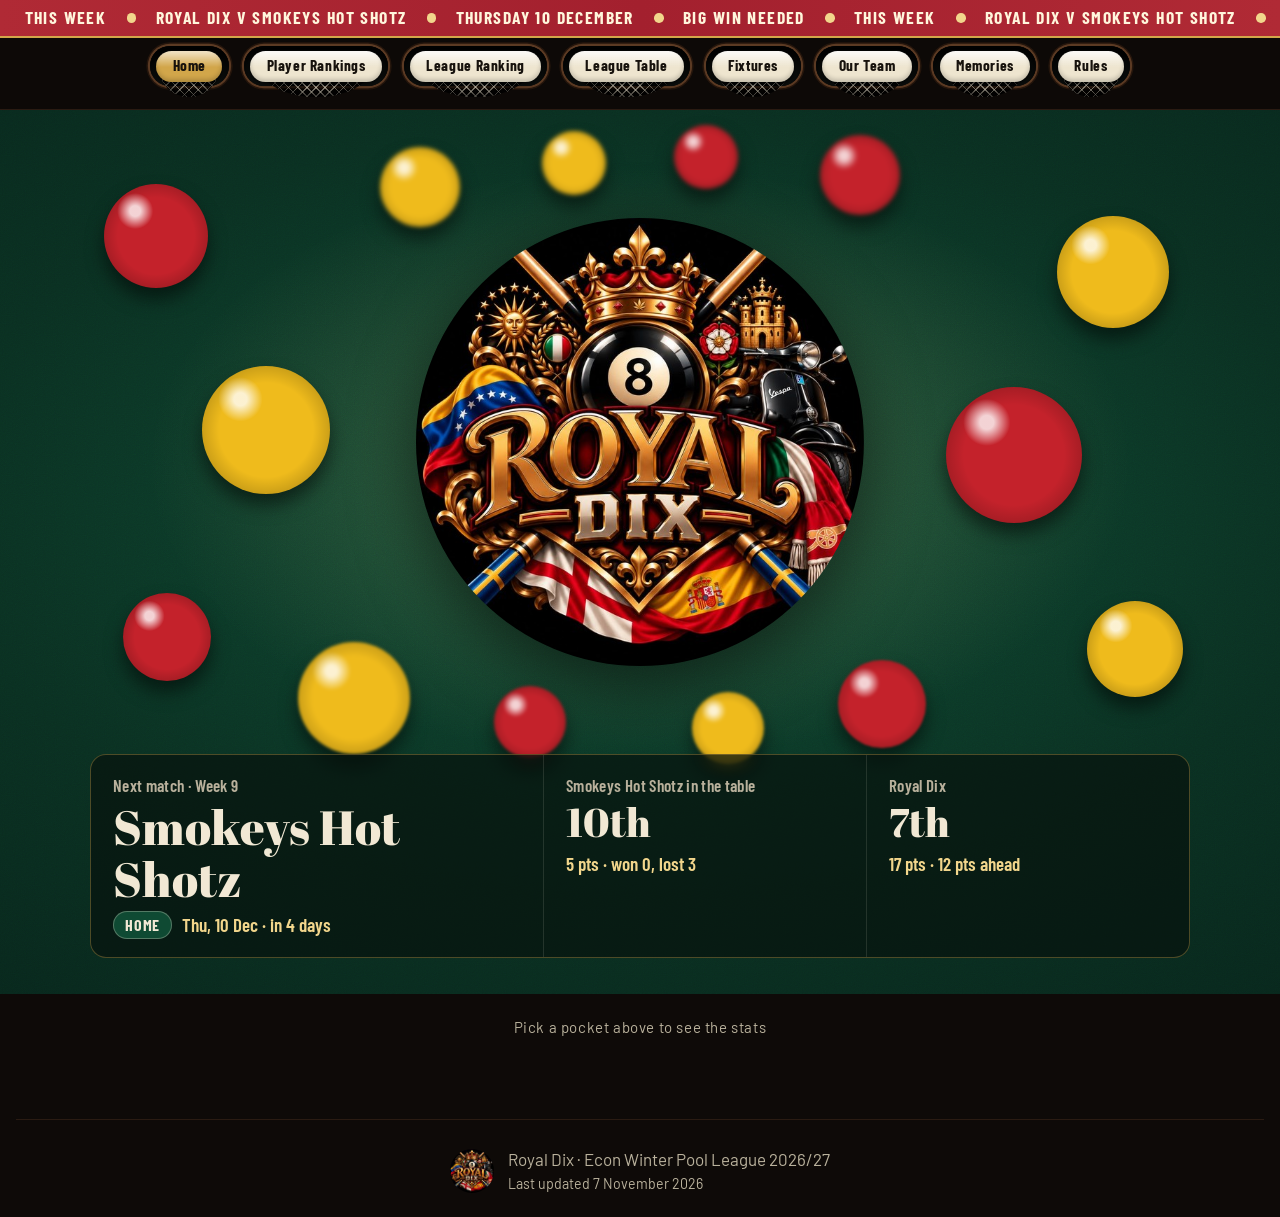
==== commit a249e885: "Stop phone browsers auto-linking venues, dates and numbers Co-Authored-By: Claude Sonnet 5.5 <norepl" ====
--- a/index.html
+++ b/index.html
@@ -1,8 +1,10 @@
 <!doctype html>
-<html lang="en">
+<html lang="en" translate="no">
 <head>
   <meta charset="utf-8">
   <meta name="viewport" content="width=device-width, initial-scale=1">
+  <meta name="format-detection" content="telephone=no, date=no, address=no, email=no, url=no">
+  <meta name="google" content="notranslate">
   <title>Royal Dix · Econ Winter Pool League</title>
   <meta name="description" content="Royal Dix fixtures, league table and player rankings for the Econ Winter Pool League 2026/27.">
   <meta name="theme-color" content="#0a2f21">
--- a/css/style.css
+++ b/css/style.css
@@ -56,7 +56,7 @@
 .brand { position: absolute; left: 16px; top: 14px; display: flex; align-items: center; gap: 10px; text-decoration: none;
   font-family: var(--display); font-size: 21px; color: var(--brass-hi); }
 .brand img { border-radius: 50%; }
-.topbar nav { display: flex; justify-content: center; gap: clamp(8px, 1.8vw, 26px); padding-bottom: 1.5em; font-size: clamp(13px, 1.4vw, 18px); }
+.topbar nav { display: flex; justify-content: center; gap: clamp(6px, 1.2vw, 20px); padding-bottom: 1.5em; font-size: clamp(12.5px, 1.2vw, 18px); }
 .topbar nav a {
   position: relative; isolation: isolate; display: block; text-decoration: none;
   padding: .32em .42em;                       /* the pocket opening around the ball */
@@ -417,7 +417,7 @@
   .pb:nth-child(2), .pb:nth-child(7) { display: none; }
 }
 
-@media (max-width: 720px) {
+@media (max-width: 1000px) {
   .topbar { display: block; padding-top: 6px; }
   .brand { display: none; }
   .topbar nav {
@@ -459,7 +459,7 @@
 .topbar { display: block; padding: 0; }
 .topbar .tb { position: relative; display: flex; justify-content: center; padding: 8px 16px 0; }
 .brand { display: none !important; }
-@media (max-width: 720px) { .topbar .tb { display: block; padding: 6px 16px 0; } }
+@media (max-width: 1000px) { .topbar .tb { display: block; padding: 6px 16px 0; } }
 .hero { min-height: calc(100vh - 80px); min-height: calc(100svh - 80px); display: flex; align-items: center; }
 .hero-in { width: 100%; }
 .hint-home { text-align: center; color: var(--chalk-dim); margin: 22px 16px 0; font-size: 15px; letter-spacing: .04em; }
@@ -513,3 +513,87 @@
 .lv-frames .on { background: rgba(239,187,28,.22); box-shadow: inset 0 0 0 1px var(--brass); } .lv-frames .on .res { color: var(--brass-hi); animation: lvPulse 1.2s infinite; }
 .lv-foot { text-align: center; margin-top: 10px; font-size: 12px; color: var(--chalk-dim); opacity: .8; }
 .tk-live { color: #fff; background: rgba(0,0,0,.28); border-radius: 4px; }
+.md-msg { margin: 0 0 14px; font: 600 1.25rem/1.25 var(--cond); letter-spacing: .02em; color: #fff6dc; }
+.md-vs i { font-family: var(--cond); }
+
+/* ---------- Memories (photo album) ---------- */
+.upload { display: grid; gap: 12px; margin-bottom: 26px; }
+.drop { display: grid; justify-items: center; gap: 4px; padding: 26px 16px; border: 2px dashed var(--brass); border-radius: 16px; cursor: pointer; text-align: center;
+  background: linear-gradient(180deg, rgba(10,47,33,.7), rgba(5,24,17,.7)); transition: background-color .15s, transform .15s; }
+.drop:hover, .drop:focus-within { background: rgba(10,47,33,1); }
+.drop:active { transform: scale(.99); }
+.drop-ico { width: 46px; height: 46px; display: grid; place-items: center; border-radius: 50%; font: 400 32px/1 var(--display); color: var(--ink); background: linear-gradient(180deg, var(--brass-hi), var(--brass)); box-shadow: 0 3px 0 #7d5f1d; }
+.drop-t { font: 700 1.5rem/1.1 var(--cond); letter-spacing: .04em; color: var(--brass-hi); text-transform: uppercase; }
+.drop-s { color: var(--chalk-dim); font-size: 14px; }
+.up-row { display: grid; grid-template-columns: 1fr 2fr; gap: 10px; }
+.up-row input { width: 100%; min-width: 0; padding: 13px 14px; font: 500 16px var(--body, inherit); color: var(--chalk); background: rgba(0,0,0,.35); border: 1px solid #3a2a1c; border-radius: 10px; }
+.up-row input::placeholder { color: var(--chalk-dim); opacity: .8; }
+.up-msg { margin: 0; min-height: 1.4em; color: var(--brass-hi); font-weight: 600; }
+.up-msg.bad { color: #ff9aa2; }
+.up-empty { text-align: center; color: var(--chalk-dim); padding: 30px 0; }
+.album { display: grid; grid-template-columns: repeat(auto-fill, minmax(150px, 1fr)); gap: 8px; }
+.ph { padding: 0; border: 0; background: #120c08; border-radius: 10px; overflow: hidden; aspect-ratio: 1; cursor: pointer; box-shadow: 0 0 0 2px #3a2415, 0 4px 12px rgba(0,0,0,.4); }
+.ph img { width: 100%; height: 100%; object-fit: cover; display: block; transition: transform .25s; }
+.ph:hover img { transform: scale(1.05); }
+.lb { position: fixed; inset: 0; z-index: 120; display: grid; place-items: center; padding: 56px 12px 90px; background: #050302; }
+.lb img { max-width: 100%; max-height: 100%; object-fit: contain; border-radius: 6px; }
+.lb-x, .lb-n { position: absolute; border: 0; background: rgba(0,0,0,.55); color: #fff; border-radius: 50%; width: 46px; height: 46px; font: 400 30px/1 sans-serif; cursor: pointer; }
+.lb-x { top: 10px; right: 10px; } .lb-n { top: 50%; margin-top: -23px; } .lb-p { left: 8px; } .lb-nx { right: 8px; }
+.lb-cap { position: absolute; left: 0; right: 0; bottom: 44px; padding: 0 18px; text-align: center; display: grid; gap: 2px; color: var(--chalk); }
+.lb-cap span { color: var(--chalk-dim); font-size: 14px; }
+.lb-del { position: absolute; bottom: 10px; left: 50%; transform: translateX(-50%); background: none; border: 0; color: var(--chalk-dim); font-size: 13px; text-decoration: underline; cursor: pointer; padding: 8px 12px; }
+@media (max-width: 560px) { .album { grid-template-columns: repeat(3, 1fr); gap: 5px; } .up-row { grid-template-columns: 1fr; } }
+
+.lb-pane { position: absolute; left: 12px; right: 12px; bottom: 44px; display: flex; gap: 8px; justify-content: center; z-index: 2; }
+.lb-pane input { flex: 1; max-width: 220px; min-width: 0; padding: 12px; font-size: 16px; border-radius: 10px; border: 1px solid var(--brass); background: #120c08; color: var(--chalk); }
+.lb-pane button { border: 0; border-radius: 10px; padding: 0 16px; font: 700 1rem var(--cond); text-transform: uppercase; letter-spacing: .05em; cursor: pointer; }
+.lb-go { background: #b02a35; color: #fff; } .lb-no { background: #2a2a2a; color: var(--chalk); }
+.lb-st { position: absolute; left: 0; right: 0; bottom: 8px; text-align: center; padding: 0 16px; font-size: 14px; color: var(--brass-hi); z-index: 2; }
+.lb-st.bad { color: #ff9aa2; }
+.lb-pane:not([hidden]) ~ .lb-del, .lb-del[hidden] { display: none; }
+.lb-cap { bottom: 100px; }
+
+/* Memories: make sure photos always fit the screen (phones included) */
+.album { grid-auto-rows: auto; }
+.ph { position: relative; display: block; width: 100%; height: auto; aspect-ratio: 1 / 1; }
+.ph img { position: absolute; inset: 0; width: 100%; height: 100%; max-width: none; object-fit: cover; }
+.lb { display: flex; align-items: center; justify-content: center; padding: 60px 12px 150px; overflow: hidden; }
+.lb img { display: block; width: auto; height: auto; max-width: 100%; max-height: calc(100vh - 210px); max-height: calc(100dvh - 210px); object-fit: contain; }
+@media (max-width: 560px) { .lb { padding-bottom: 140px; } }
+.lb-pane[hidden], .lb-st:empty { display: none !important; }
+.lb-del[hidden] { display: none !important; }
+
+.lv-count { display: flex; justify-content: center; align-items: baseline; gap: 4px; margin: 16px 0 6px; font-family: var(--display); color: #fff; font-variant-numeric: tabular-nums; }
+.lv-count b { font-weight: 400; font-size: clamp(40px, 12vw, 60px); line-height: 1; }
+.lv-count i { font-style: normal; font: 600 1.1rem var(--cond); color: var(--brass-hi); margin: 0 10px 0 2px; text-transform: uppercase; }
+
+/* ---- Phone polish ---- */
+html { -webkit-text-size-adjust: 100%; text-size-adjust: 100%; -webkit-tap-highlight-color: transparent; }
+button, a, .tb a { touch-action: manipulation; }
+body { padding-left: env(safe-area-inset-left); padding-right: env(safe-area-inset-right); }
+.foot { padding-bottom: calc(24px + env(safe-area-inset-bottom)); }
+@media (max-width: 560px) {
+  .hero { align-items: flex-start; min-height: 0; padding-top: 4px; }
+  .stage { height: 31em; }
+  .logo { width: 25em; height: 25em; }
+  .live, .sb { margin-top: 10px; }
+  .hint-home { padding-bottom: 20px; }
+  a, button { min-height: 40px; }
+  .foot a, p a, li a, td a { min-height: 0; }
+  .tb { scroll-snap-type: x proximity; -webkit-overflow-scrolling: touch; }
+  .tb a { scroll-snap-align: center; }
+  input, select, textarea { font-size: 16px; } /* stops iOS zooming on focus */
+}
+@media (max-width: 560px) {
+  /* live score: team names above the score so long names never break mid-word */
+  .lv-score { grid-template-columns: 1fr auto 1fr; gap: 6px; }
+  .lv-score > div { flex-direction: column; gap: 2px; }
+  .lv-score span { font-size: .95rem; overflow-wrap: normal; word-break: normal; hyphens: none; }
+  .lv-frames li { grid-template-columns: 92px 1fr auto; padding: 11px 10px; }
+}
+@media (max-width: 560px) {
+  .lv-frames li { grid-template-columns: minmax(104px, auto) 1fr auto; }
+  .lv-frames .n { white-space: nowrap; }
+}
+/* no auto-linking of venues, dates or numbers on phones */
+.sb, .sb *, .live, .live *, .fx, .fx *, #next, #next * { -webkit-touch-callout: none; }
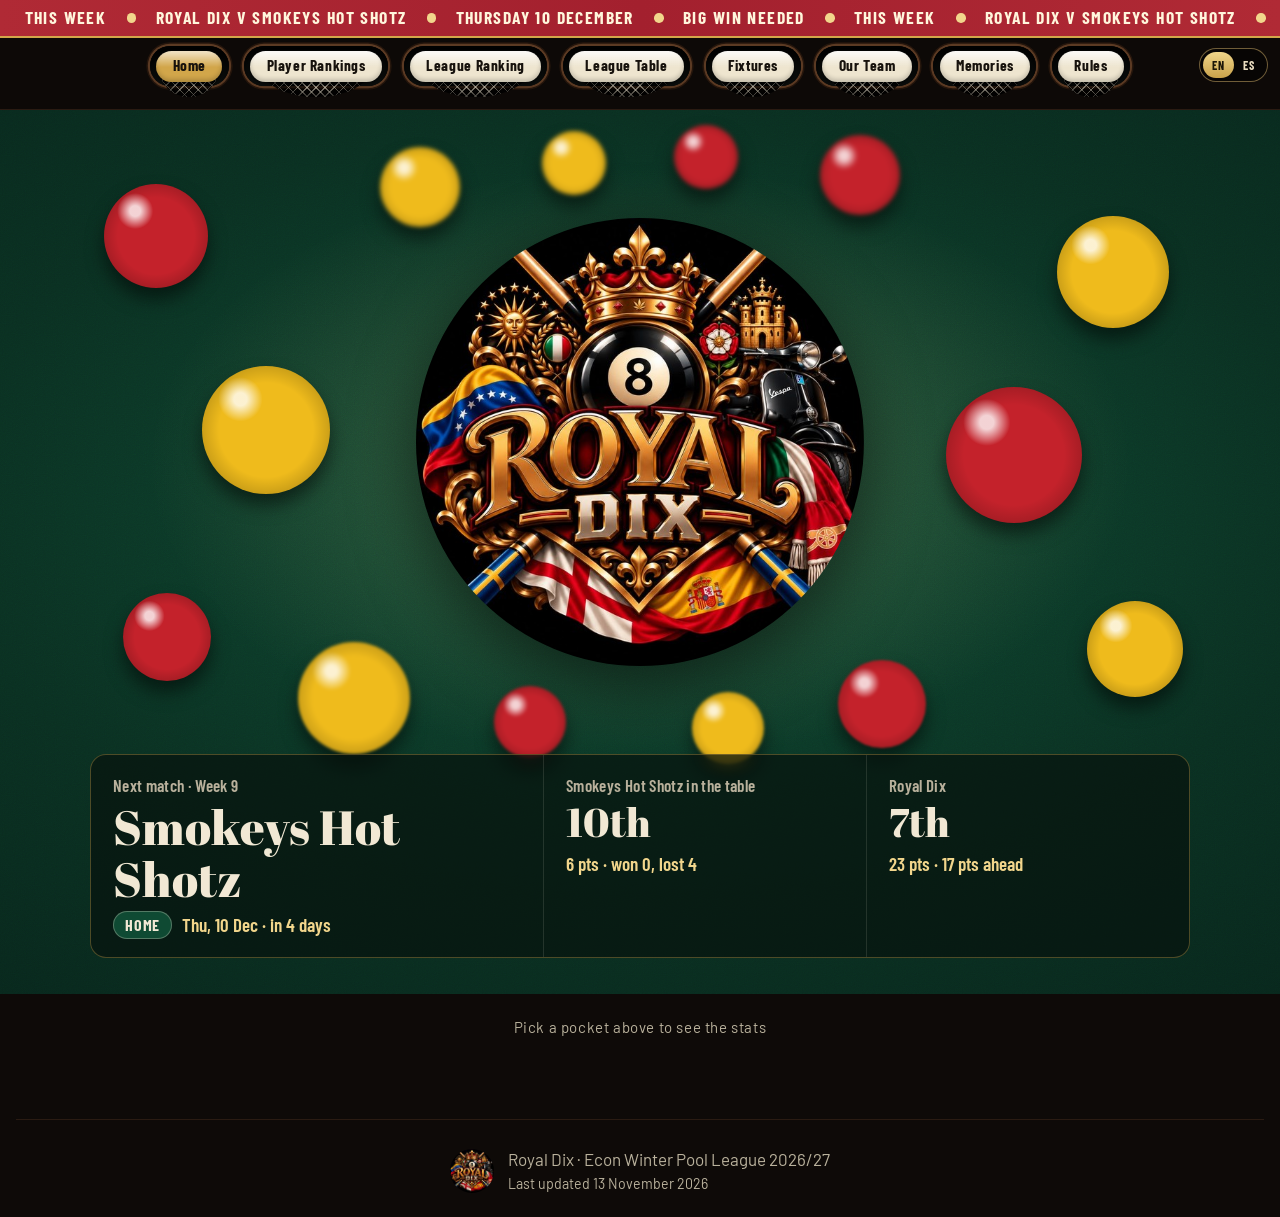
==== commit d8fdccc2: "English / Spanish: EN|ES switch on every page, Spanish text throughout, Spanish rules and assistant " ====
--- a/index.html
+++ b/index.html
@@ -13,6 +13,7 @@
   <link rel="preconnect" href="https://fonts.gstatic.com" crossorigin>
   <link href="https://fonts.googleapis.com/css2?family=Abril+Fatface&family=Barlow:wght@400;500;600&family=Barlow+Condensed:wght@500;600;700&display=swap" rel="stylesheet">
   <link rel="stylesheet" href="css/style.css">
+  <script src="js/i18n.js"></script>
 </head>
 <body data-page="home">
 
--- a/css/style.css
+++ b/css/style.css
@@ -597,3 +597,16 @@
 }
 /* no auto-linking of venues, dates or numbers on phones */
 .sb, .sb *, .live, .live *, .fx, .fx *, #next, #next * { -webkit-touch-callout: none; }
+
+/* ---- Language switch (top corner) ---- */
+.lang { display: inline-flex; align-items: center; gap: 0; padding: 3px; border: 1px solid rgba(240,200,120,.45); border-radius: 999px; background: rgba(0,0,0,.35);
+  color: #e9dcc0; font: 700 12px/1 var(--cond, "Barlow Condensed", sans-serif); letter-spacing: .08em; cursor: pointer; min-height: 0 !important; }
+.lang span { padding: 7px 9px; border-radius: 999px; }
+.lang span.on { background: linear-gradient(#f0d58a, #c9a24a); color: #1c1608; }
+.lang:focus-visible { outline: 3px solid var(--brass-hi, #f0d58a); outline-offset: 3px; }
+.topbar .tb > .lang { position: absolute; right: 12px; top: 10px; z-index: 5; }
+@media (max-width: 1000px) {
+  .topbar .tb { display: flex; align-items: flex-start; gap: 6px; padding-right: 10px; }
+  .topbar .tb nav { flex: 1; min-width: 0; margin: 0; }
+  .topbar .tb > .lang { position: static; flex: none; margin-top: 10px; }
+}
